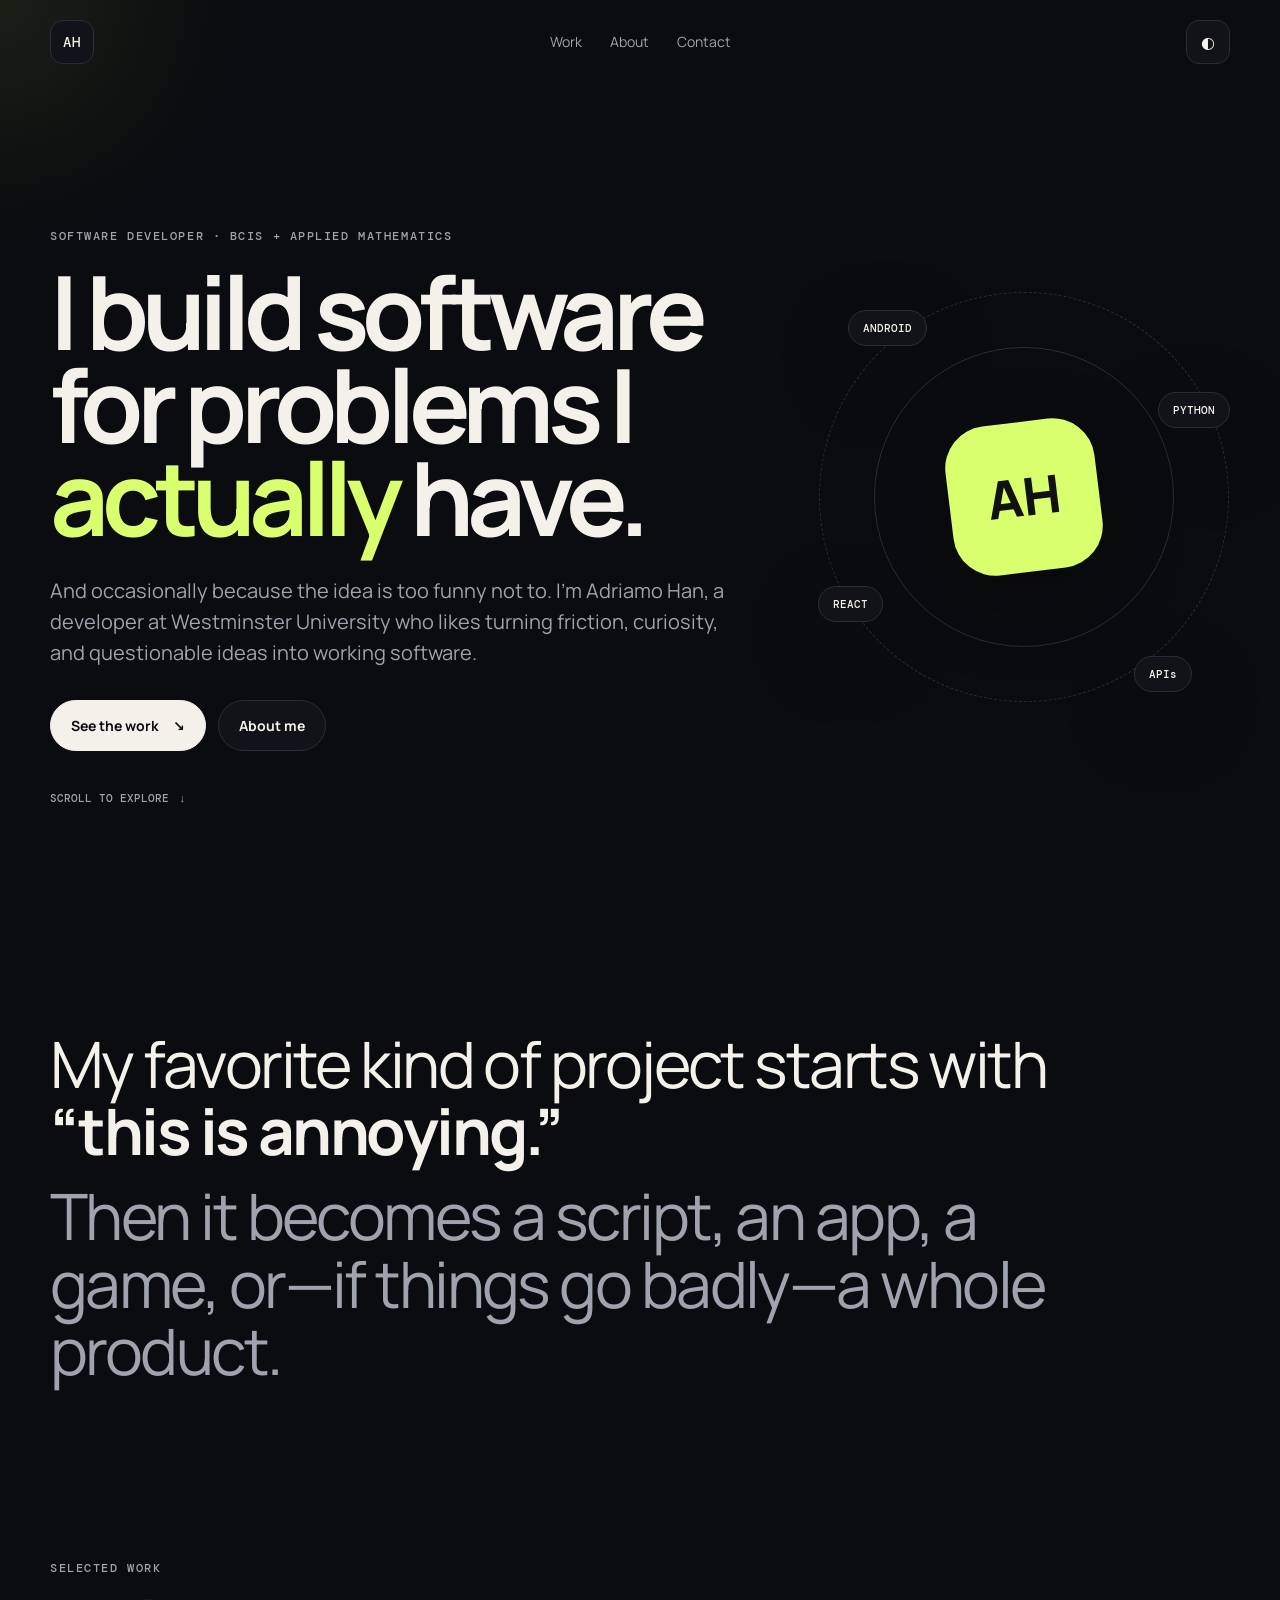
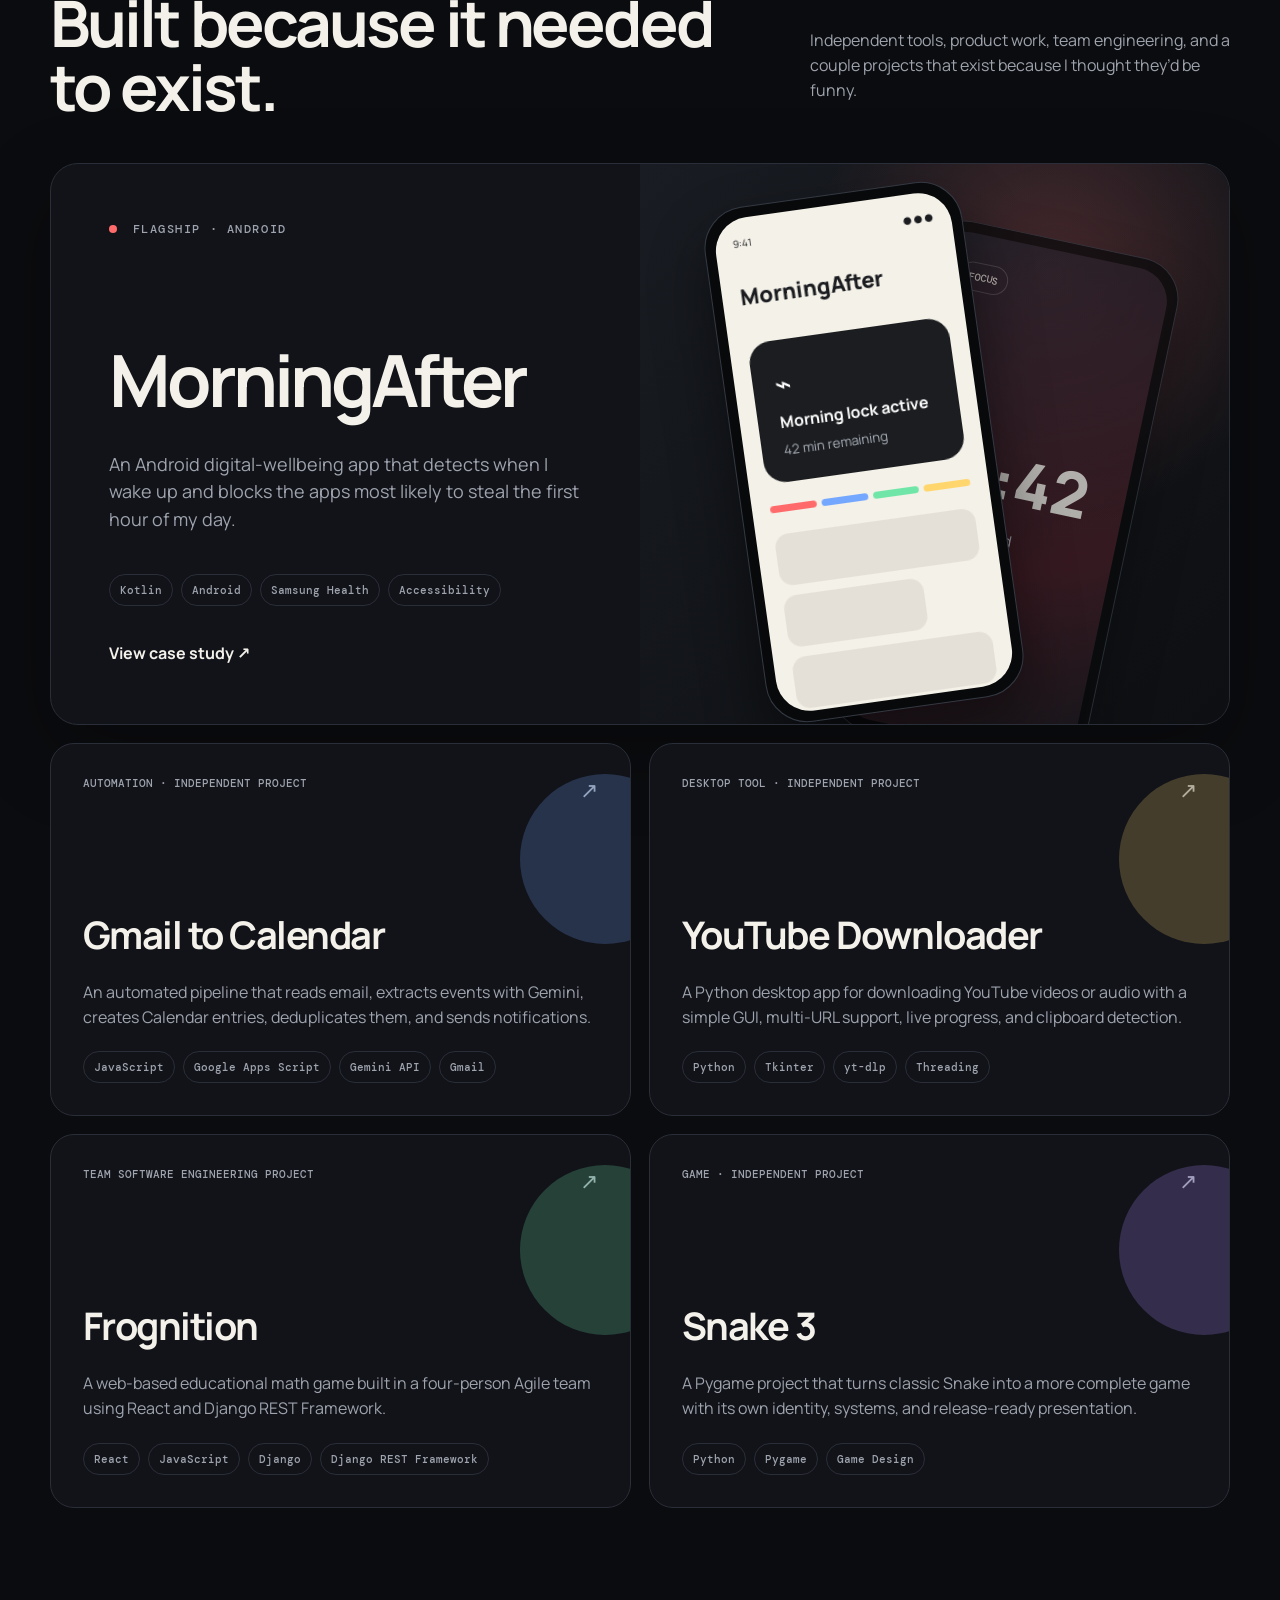
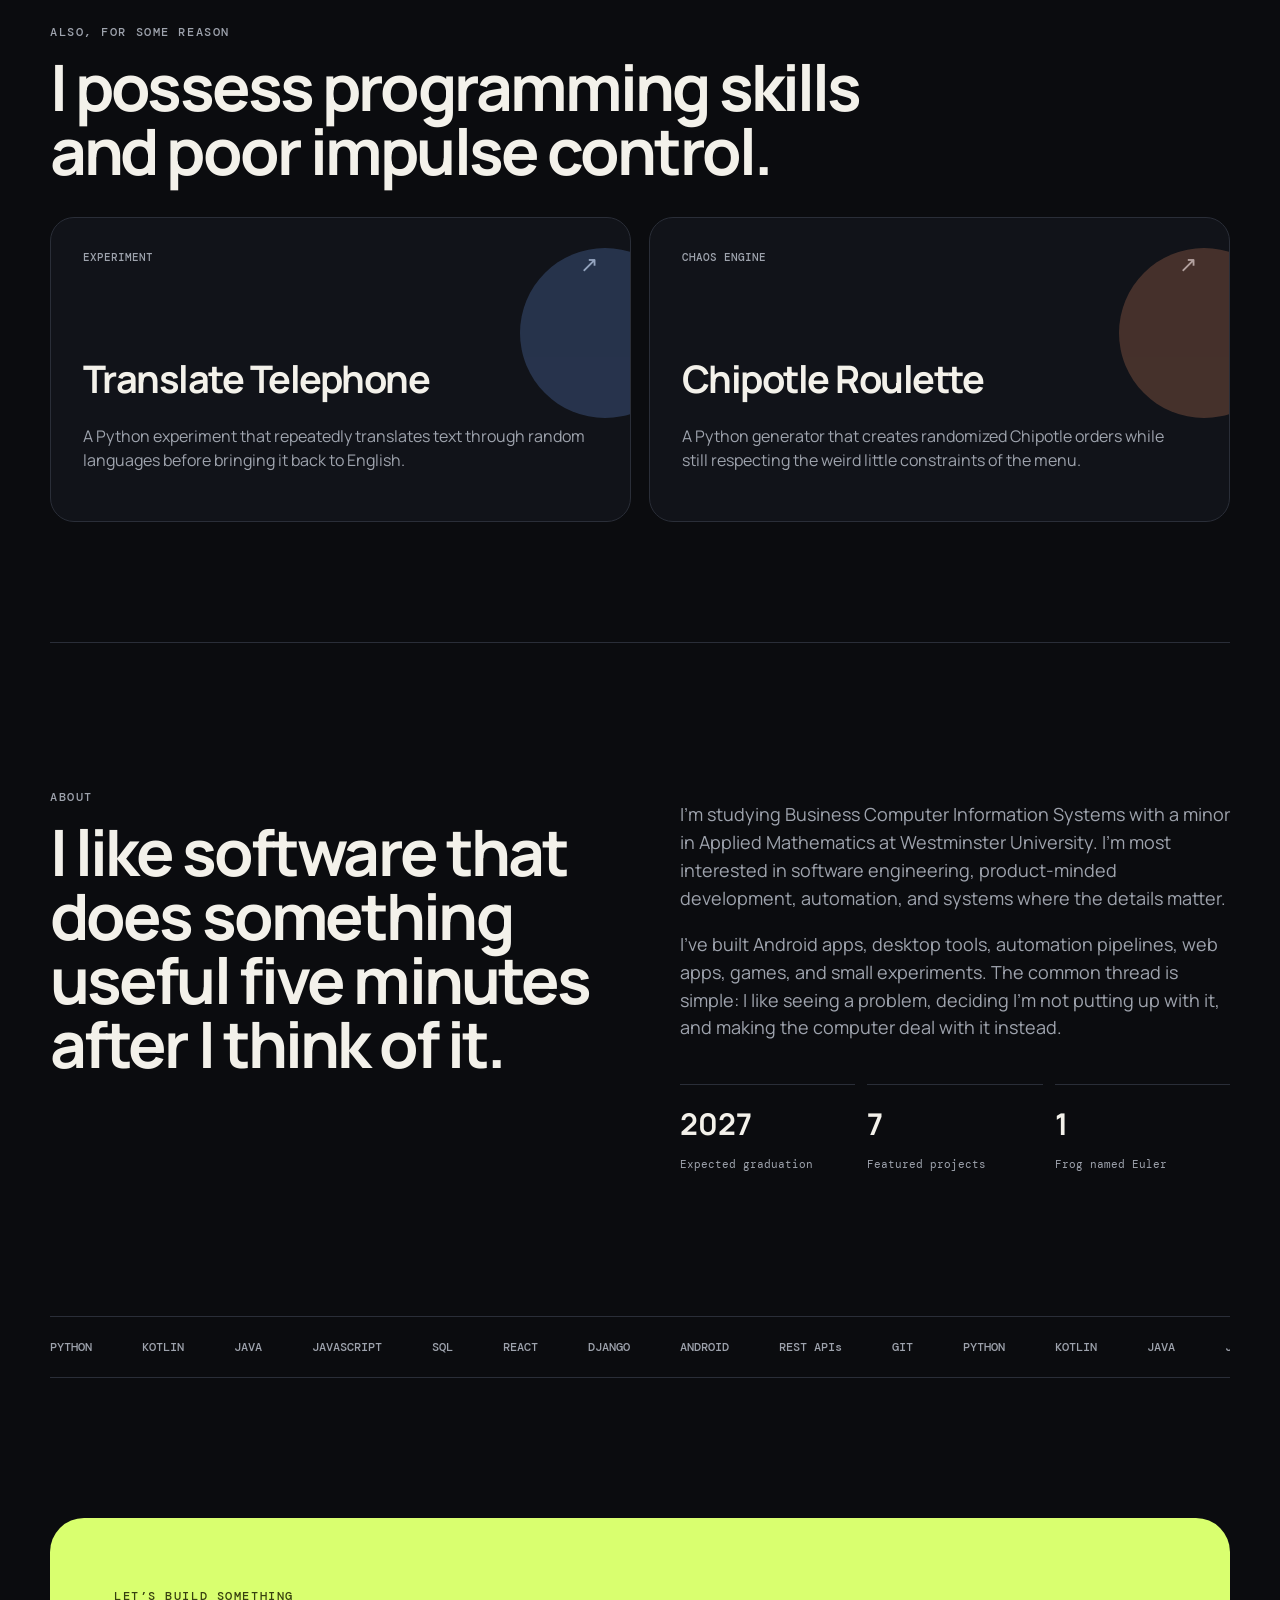
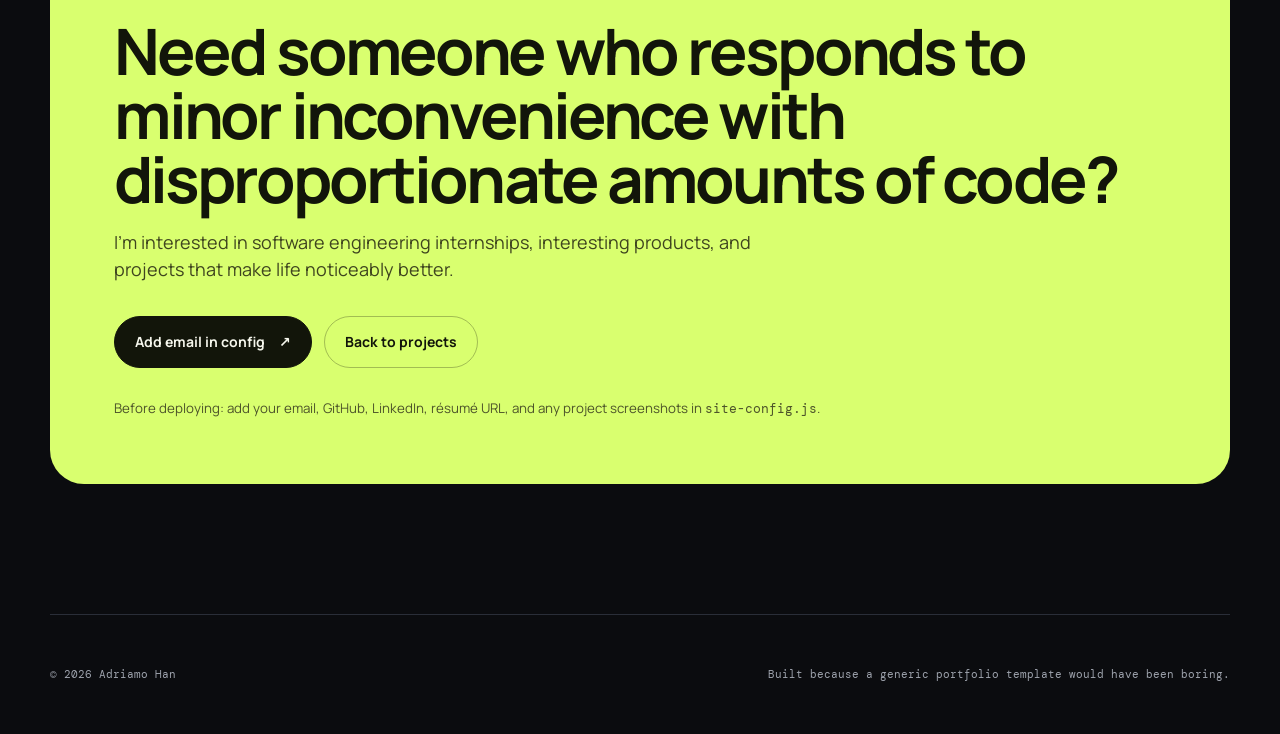
==== index.html @ e6d6f198 "Add files via upload" ====
<!doctype html>
<html lang="en">
<head>
  <meta charset="utf-8" />
  <meta name="viewport" content="width=device-width,initial-scale=1" />
  <meta name="description" content="Adriamo Han — software developer portfolio." />
  <title>Adriamo Han — Software Developer</title>
  <link rel="preconnect" href="https://fonts.googleapis.com">
  <link rel="preconnect" href="https://fonts.gstatic.com" crossorigin>
  <link href="https://fonts.googleapis.com/css2?family=DM+Mono:wght@300;400;500&family=Manrope:wght@400;500;600;700;800&display=swap" rel="stylesheet">
  <link rel="stylesheet" href="styles.css" />
</head>
<body>
  <div class="cursor-glow" aria-hidden="true"></div>
  <header class="site-header shell">
    <a class="brand" href="#top" aria-label="Adriamo Han home"><span>AH</span></a>
    <nav aria-label="Primary navigation">
      <a href="#work">Work</a>
      <a href="#about">About</a>
      <a href="#contact">Contact</a>
    </nav>
    <button class="theme-toggle" type="button" aria-label="Toggle theme" title="Toggle theme"><span>◐</span></button>
  </header>

  <main id="top">
    <section class="hero shell">
      <div class="eyebrow reveal">SOFTWARE DEVELOPER · BCIS + APPLIED MATHEMATICS</div>
      <div class="hero-grid">
        <div>
          <h1 class="reveal">I build software for problems I <em>actually</em> have.</h1>
          <p class="hero-copy reveal">And occasionally because the idea is too funny not to. I’m Adriamo Han, a developer at Westminster University who likes turning friction, curiosity, and questionable ideas into working software.</p>
          <div class="hero-actions reveal">
            <a class="button primary" href="#work">See the work <span>↘</span></a>
            <a class="button ghost" href="#about">About me</a>
          </div>
        </div>
        <div class="hero-orbit reveal" aria-hidden="true">
          <div class="orbit-ring ring-one"></div>
          <div class="orbit-ring ring-two"></div>
          <div class="orbit-core">AH</div>
          <div class="orbit-chip chip-a">ANDROID</div>
          <div class="orbit-chip chip-b">PYTHON</div>
          <div class="orbit-chip chip-c">REACT</div>
          <div class="orbit-chip chip-d">APIs</div>
        </div>
      </div>
      <div class="scroll-cue reveal">SCROLL TO EXPLORE <span>↓</span></div>
    </section>

    <section class="manifesto shell reveal">
      <p>My favorite kind of project starts with <strong>“this is annoying.”</strong></p>
      <p class="dim">Then it becomes a script, an app, a game, or—if things go badly—a whole product.</p>
    </section>

    <section class="work shell" id="work">
      <div class="section-heading reveal">
        <div>
          <span class="kicker">SELECTED WORK</span>
          <h2>Built because it needed to exist.</h2>
        </div>
        <p>Independent tools, product work, team engineering, and a couple projects that exist because I thought they’d be funny.</p>
      </div>

      <article class="featured-card reveal">
        <a href="project.html?id=morningafter" class="featured-link" aria-label="View MorningAfter case study">
          <div class="featured-copy">
            <div class="project-meta"><span class="dot red"></span> FLAGSHIP · ANDROID</div>
            <h3>MorningAfter</h3>
            <p class="project-deck">An Android digital-wellbeing app that detects when I wake up and blocks the apps most likely to steal the first hour of my day.</p>
            <div class="tag-row"><span>Kotlin</span><span>Android</span><span>Samsung Health</span><span>Accessibility</span></div>
            <div class="text-link">View case study <span>↗</span></div>
          </div>
          <div class="phone-stage" aria-hidden="true">
            <div class="phone phone-back">
              <div class="phone-screen gradient-screen">
                <div class="mini-pill">FOCUS</div>
                <div class="mini-clock">07:42</div>
                <div class="mini-label">4 apps blocked</div>
              </div>
            </div>
            <div class="phone phone-front">
              <div class="phone-screen app-screen">
                <div class="statusbar"><span>9:41</span><span>● ● ●</span></div>
                <div class="app-title">MorningAfter</div>
                <div class="lock-panel"><span class="lock-icon">⌁</span><strong>Morning lock active</strong><small>42 min remaining</small></div>
                <div class="color-bars"><i></i><i></i><i></i><i></i></div>
                <div class="fake-row"></div><div class="fake-row short"></div><div class="fake-row"></div>
              </div>
            </div>
          </div>
        </a>
      </article>

      <div class="project-grid" id="project-grid"></div>

      <div class="fun-heading reveal">
        <span class="kicker">ALSO, FOR SOME REASON</span>
        <h2>I possess programming skills and poor impulse control.</h2>
      </div>
      <div class="fun-grid" id="fun-grid"></div>
    </section>

    <section class="about shell" id="about">
      <div class="about-grid">
        <div class="reveal">
          <span class="kicker">ABOUT</span>
          <h2>I like software that does something useful five minutes after I think of it.</h2>
        </div>
        <div class="about-copy reveal">
          <p>I’m studying Business Computer Information Systems with a minor in Applied Mathematics at Westminster University. I’m most interested in software engineering, product-minded development, automation, and systems where the details matter.</p>
          <p>I’ve built Android apps, desktop tools, automation pipelines, web apps, games, and small experiments. The common thread is simple: I like seeing a problem, deciding I’m not putting up with it, and making the computer deal with it instead.</p>
          <div class="stat-row">
            <div><strong>2027</strong><span>Expected graduation</span></div>
            <div><strong>7</strong><span>Featured projects</span></div>
            <div><strong>1</strong><span>Frog named Euler</span></div>
          </div>
        </div>
      </div>
    </section>

    <section class="skills shell reveal">
      <div class="marquee" aria-hidden="true">
        <div class="marquee-track">
          <span>PYTHON</span><span>KOTLIN</span><span>JAVA</span><span>JAVASCRIPT</span><span>SQL</span><span>REACT</span><span>DJANGO</span><span>ANDROID</span><span>REST APIs</span><span>GIT</span>
          <span>PYTHON</span><span>KOTLIN</span><span>JAVA</span><span>JAVASCRIPT</span><span>SQL</span><span>REACT</span><span>DJANGO</span><span>ANDROID</span><span>REST APIs</span><span>GIT</span>
        </div>
      </div>
    </section>

    <section class="contact shell" id="contact">
      <div class="contact-card reveal">
        <span class="kicker">LET’S BUILD SOMETHING</span>
        <h2>Need someone who responds to minor inconvenience with disproportionate amounts of code?</h2>
        <p>I’m interested in software engineering internships, interesting products, and projects that make life noticeably better.</p>
        <div class="contact-actions">
          <button class="button primary copy-email" type="button" data-email="">Add email in config <span>↗</span></button>
          <a class="button ghost" href="#work">Back to projects</a>
        </div>
        <small class="setup-note">Before deploying: add your email, GitHub, LinkedIn, résumé URL, and any project screenshots in <code>site-config.js</code>.</small>
      </div>
    </section>
  </main>

  <footer class="shell">
    <span>© <span id="year"></span> Adriamo Han</span>
    <span>Built because a generic portfolio template would have been boring.</span>
  </footer>

  <script src="projects.js"></script>
  <script src="site-config.js"></script>
  <script src="script.js"></script>
</body>
</html>
---- styles.css ----
:root {
  --bg:#0b0c0f;
  --surface:#111319;
  --surface-2:#171a21;
  --text:#f3f1ea;
  --muted:#9ea3ad;
  --line:#2a2e38;
  --accent:#d9ff6f;
  --red:#ff6b6b;
  --blue:#74a7ff;
  --yellow:#ffd66e;
  --green:#6fe6a7;
  --purple:#b38cff;
  --orange:#ff9b6e;
  --shadow:0 28px 80px rgba(0,0,0,.28);
  --radius:28px;
}
[data-theme="light"] {
  --bg:#f3f0e8;
  --surface:#fffdf7;
  --surface-2:#e9e5dc;
  --text:#14161b;
  --muted:#646a73;
  --line:#d8d4cb;
  --accent:#566d00;
  --shadow:0 28px 80px rgba(36,32,24,.10);
}
*{box-sizing:border-box}
html{scroll-behavior:smooth}
body{margin:0;background:var(--bg);color:var(--text);font-family:Manrope,system-ui,sans-serif;line-height:1.55;overflow-x:hidden}
a{color:inherit;text-decoration:none}
button{font:inherit}
.shell{width:min(1180px,calc(100% - 40px));margin-inline:auto}
.cursor-glow{position:fixed;width:520px;height:520px;border-radius:50%;pointer-events:none;z-index:-1;background:radial-gradient(circle,rgba(217,255,111,.08),transparent 65%);transform:translate(-50%,-50%)}
.site-header{height:84px;display:flex;align-items:center;justify-content:space-between;position:relative;z-index:10}
.brand{width:44px;height:44px;border-radius:13px;border:1px solid var(--line);display:grid;place-items:center;background:var(--surface);font:500 14px/1 DM Mono,monospace;letter-spacing:.06em}
nav{display:flex;gap:28px;align-items:center;font-size:14px;color:var(--muted)}
nav a:hover{color:var(--text)}
.theme-toggle{width:44px;height:44px;border-radius:13px;border:1px solid var(--line);background:var(--surface);color:var(--text);cursor:pointer}
.hero{min-height:calc(100vh - 84px);padding:90px 0 40px;display:flex;flex-direction:column;justify-content:center}
.eyebrow,.kicker,.project-meta{font:500 12px/1.2 DM Mono,monospace;letter-spacing:.13em;color:var(--muted)}
.hero-grid{display:grid;grid-template-columns:1.25fr .75fr;gap:80px;align-items:center}
h1{font-size:clamp(58px,8vw,116px);line-height:.91;letter-spacing:-.065em;margin:22px 0 30px;max-width:900px}
h1 em{font-style:normal;color:var(--accent)}
.hero-copy{font-size:20px;max-width:720px;color:var(--muted)}
.hero-actions,.contact-actions{display:flex;gap:12px;flex-wrap:wrap;margin-top:32px}
.button{display:inline-flex;align-items:center;gap:14px;border-radius:999px;padding:14px 20px;font-weight:700;font-size:14px;border:1px solid var(--line);cursor:pointer}
.button.primary{background:var(--text);color:var(--bg);border-color:var(--text)}
.button.ghost{background:var(--surface);color:var(--text)}
.button:hover{transform:translateY(-2px)}
.hero-orbit{height:430px;position:relative;display:grid;place-items:center}
.orbit-ring{position:absolute;border:1px solid var(--line);border-radius:50%}.ring-one{width:300px;height:300px}.ring-two{width:410px;height:410px;border-style:dashed;animation:spin 24s linear infinite}
.orbit-core{width:150px;height:150px;border-radius:42px;background:var(--accent);color:#111;display:grid;place-items:center;font-size:52px;font-weight:800;box-shadow:var(--shadow);transform:rotate(-7deg)}
.orbit-chip{position:absolute;background:var(--surface);border:1px solid var(--line);border-radius:999px;padding:10px 14px;font:500 11px DM Mono,monospace;box-shadow:var(--shadow)}
.chip-a{top:28px;left:30px}.chip-b{right:0;top:110px}.chip-c{left:0;bottom:90px}.chip-d{right:38px;bottom:20px}
.scroll-cue{margin-top:40px;font:500 11px DM Mono,monospace;color:var(--muted);display:flex;gap:10px;align-items:center}
.manifesto{padding:130px 0;font-size:clamp(34px,5vw,70px);line-height:1.05;letter-spacing:-.04em}
.manifesto p{margin:0;max-width:1000px}.manifesto .dim{color:var(--muted);margin-top:18px}
.work{padding:40px 0 120px}.section-heading{display:flex;justify-content:space-between;gap:50px;align-items:end;margin-bottom:44px}.section-heading h2,.fun-heading h2,.about h2,.contact-card h2{font-size:clamp(38px,5vw,72px);line-height:1;letter-spacing:-.045em;margin:12px 0 0}.section-heading p{max-width:420px;color:var(--muted)}
.featured-card{background:var(--surface);border:1px solid var(--line);border-radius:var(--radius);overflow:hidden;box-shadow:var(--shadow)}
.featured-link{display:grid;grid-template-columns:1fr 1fr;min-height:560px}.featured-copy{padding:58px;display:flex;flex-direction:column;align-items:flex-start}.featured-copy h3{font-size:72px;letter-spacing:-.055em;line-height:.95;margin:110px 0 18px}.project-deck{font-size:18px;max-width:560px;color:var(--muted)}
.tag-row{display:flex;flex-wrap:wrap;gap:8px;margin-top:22px}.tag-row span{font:500 11px DM Mono,monospace;border:1px solid var(--line);padding:8px 10px;border-radius:999px;color:var(--muted)}
.text-link{margin-top:auto;padding-top:35px;font-weight:700}.dot{display:inline-block;width:8px;height:8px;border-radius:50%;margin-right:7px}.red{background:var(--red)}.blue{background:var(--blue)}.yellow{background:var(--yellow)}.green{background:var(--green)}.purple{background:var(--purple)}.orange{background:var(--orange)}
.phone-stage{position:relative;min-height:560px;background:radial-gradient(circle at 70% 20%,rgba(255,107,107,.22),transparent 40%),linear-gradient(135deg,#191c22,#0d0f12);overflow:hidden}.phone{position:absolute;width:260px;height:520px;padding:10px;border-radius:42px;background:#08090a;border:1px solid #343943;box-shadow:0 30px 60px rgba(0,0,0,.45)}.phone-screen{height:100%;border-radius:34px;overflow:hidden}.phone-back{right:16%;top:70px;transform:rotate(12deg);opacity:.7}.phone-front{left:16%;top:28px;transform:rotate(-8deg)}
.gradient-screen{background:linear-gradient(155deg,#1c202a,#471d26 65%,#191b20);padding:28px}.mini-pill{display:inline-block;border:1px solid rgba(255,255,255,.2);padding:7px 9px;border-radius:999px;font:500 10px DM Mono}.mini-clock{font-size:62px;font-weight:800;margin-top:130px}.mini-label{color:#c7ccd6}.app-screen{background:#f4f1e8;color:#1a1c20;padding:18px}.statusbar{display:flex;justify-content:space-between;font-size:10px}.app-title{font-size:22px;font-weight:800;margin-top:28px}.lock-panel{margin-top:30px;background:#1b1d20;color:white;border-radius:22px;padding:22px;display:grid;gap:5px}.lock-panel small{color:#aab0ba}.lock-icon{font-size:28px}.color-bars{display:grid;grid-template-columns:repeat(4,1fr);gap:5px;margin:22px 0}.color-bars i{height:7px;border-radius:99px}.color-bars i:nth-child(1){background:var(--red)}.color-bars i:nth-child(2){background:var(--blue)}.color-bars i:nth-child(3){background:var(--green)}.color-bars i:nth-child(4){background:var(--yellow)}.fake-row{height:52px;background:#e5e0d7;border-radius:14px;margin:10px 0}.fake-row.short{width:70%}
.project-grid{display:grid;grid-template-columns:repeat(2,1fr);gap:18px;margin-top:18px}.project-card,.fun-card{position:relative;background:var(--surface);border:1px solid var(--line);border-radius:24px;padding:32px;min-height:360px;overflow:hidden;transition:.25s ease}.project-card:hover,.fun-card:hover{transform:translateY(-4px);border-color:#535964}.project-card h3,.fun-card h3{font-size:38px;letter-spacing:-.04em;margin:100px 0 12px}.project-card p,.fun-card p{color:var(--muted);max-width:510px}.card-top{display:flex;justify-content:space-between;font:500 11px DM Mono,monospace;color:var(--muted)}.card-arrow{font-size:22px}.card-accent{position:absolute;right:-60px;top:30px;width:170px;height:170px;border-radius:50%;filter:blur(0);opacity:.22}.tone-blue{background:var(--blue)}.tone-yellow{background:var(--yellow)}.tone-green{background:var(--green)}.tone-purple{background:var(--purple)}.tone-orange{background:var(--orange)}.tone-red{background:var(--red)}
.fun-heading{margin:110px 0 34px;max-width:880px}.fun-grid{display:grid;grid-template-columns:repeat(2,1fr);gap:18px}.fun-card{min-height:300px}.fun-card h3{margin-top:70px}
.about{padding:140px 0;border-top:1px solid var(--line)}.about-grid{display:grid;grid-template-columns:1fr 1fr;gap:80px}.about-copy{font-size:18px;color:var(--muted)}.stat-row{display:grid;grid-template-columns:repeat(3,1fr);gap:12px;margin-top:42px}.stat-row div{border-top:1px solid var(--line);padding-top:16px}.stat-row strong{display:block;color:var(--text);font-size:30px}.stat-row span{font:400 11px DM Mono;color:var(--muted)}
.skills{overflow:hidden;padding-bottom:100px}.marquee{border-block:1px solid var(--line);padding:22px 0;overflow:hidden}.marquee-track{display:flex;gap:50px;white-space:nowrap;animation:marquee 28s linear infinite;font:500 12px DM Mono;color:var(--muted)}
.contact{padding:40px 0 130px}.contact-card{background:var(--accent);color:#12150a;border-radius:34px;padding:64px}.contact-card .kicker{color:#37410f}.contact-card p{font-size:18px;max-width:680px;color:#3f451f}.contact-card .button.primary{background:#12150a;color:#f5f6ec;border-color:#12150a}.contact-card .button.ghost{background:transparent;color:#12150a;border-color:rgba(18,21,10,.28)}.setup-note{display:block;margin-top:30px;color:#4d542a}.setup-note code{font-family:DM Mono}
footer{border-top:1px solid var(--line);min-height:120px;display:flex;align-items:center;justify-content:space-between;color:var(--muted);font:400 11px DM Mono}
.reveal{opacity:0;transform:translateY(18px);transition:opacity .7s ease,transform .7s ease}.reveal.visible{opacity:1;transform:none}
.project-page{padding:80px 0 120px}.backlink{font:500 12px DM Mono;color:var(--muted)}.case-hero{padding:70px 0 80px;border-bottom:1px solid var(--line)}.case-hero h1{max-width:1020px;margin-bottom:22px}.case-lede{font-size:22px;color:var(--muted);max-width:780px}.case-tags{margin-top:30px}.case-grid{display:grid;grid-template-columns:.42fr 1fr;gap:90px;padding:80px 0;border-bottom:1px solid var(--line)}.case-label{font:500 12px DM Mono;color:var(--muted);letter-spacing:.12em}.case-content h2{font-size:48px;letter-spacing:-.04em;line-height:1.05;margin:0 0 24px}.case-content p{font-size:19px;color:var(--muted)}.case-list{display:grid;grid-template-columns:repeat(2,1fr);gap:12px;margin-top:28px}.case-list div{padding:18px;border:1px solid var(--line);border-radius:16px;background:var(--surface)}.case-stats{display:grid;grid-template-columns:repeat(2,1fr);gap:16px;margin-top:32px}.case-stat{background:var(--surface);border:1px solid var(--line);border-radius:20px;padding:24px}.case-stat strong{display:block;font-size:28px}.case-stat span{color:var(--muted);font:400 11px DM Mono}.next-project{margin-top:80px;background:var(--surface);border:1px solid var(--line);border-radius:24px;padding:34px;display:flex;justify-content:space-between;align-items:center}.next-project strong{font-size:30px}
@keyframes spin{to{transform:rotate(360deg)}}@keyframes marquee{to{transform:translateX(-50%)}}
@media (max-width:900px){.hero-grid,.featured-link,.about-grid,.case-grid{grid-template-columns:1fr}.hero-orbit{height:340px}.featured-copy h3{margin-top:70px}.phone-stage{min-height:520px}.project-grid,.fun-grid{grid-template-columns:1fr}.section-heading{align-items:flex-start;flex-direction:column}.case-list{grid-template-columns:1fr}.case-grid{gap:30px}}
@media (max-width:620px){.shell{width:min(100% - 24px,1180px)}nav{display:none}.hero{padding-top:40px}h1{font-size:56px}.hero-copy{font-size:17px}.hero-orbit{transform:scale(.78);margin:-30px}.manifesto{padding:90px 0}.featured-copy{padding:30px}.featured-copy h3{font-size:48px}.project-card,.fun-card{padding:24px}.project-card h3,.fun-card h3{font-size:34px}.contact-card{padding:34px 24px}.stat-row{grid-template-columns:1fr}.case-hero{padding-top:30px}.case-content h2{font-size:38px}.case-stats{grid-template-columns:1fr}footer{gap:20px;align-items:flex-start;flex-direction:column;justify-content:center}}
@media (prefers-reduced-motion:reduce){html{scroll-behavior:auto}.reveal{opacity:1;transform:none;transition:none}.ring-two,.marquee-track{animation:none}.cursor-glow{display:none}}
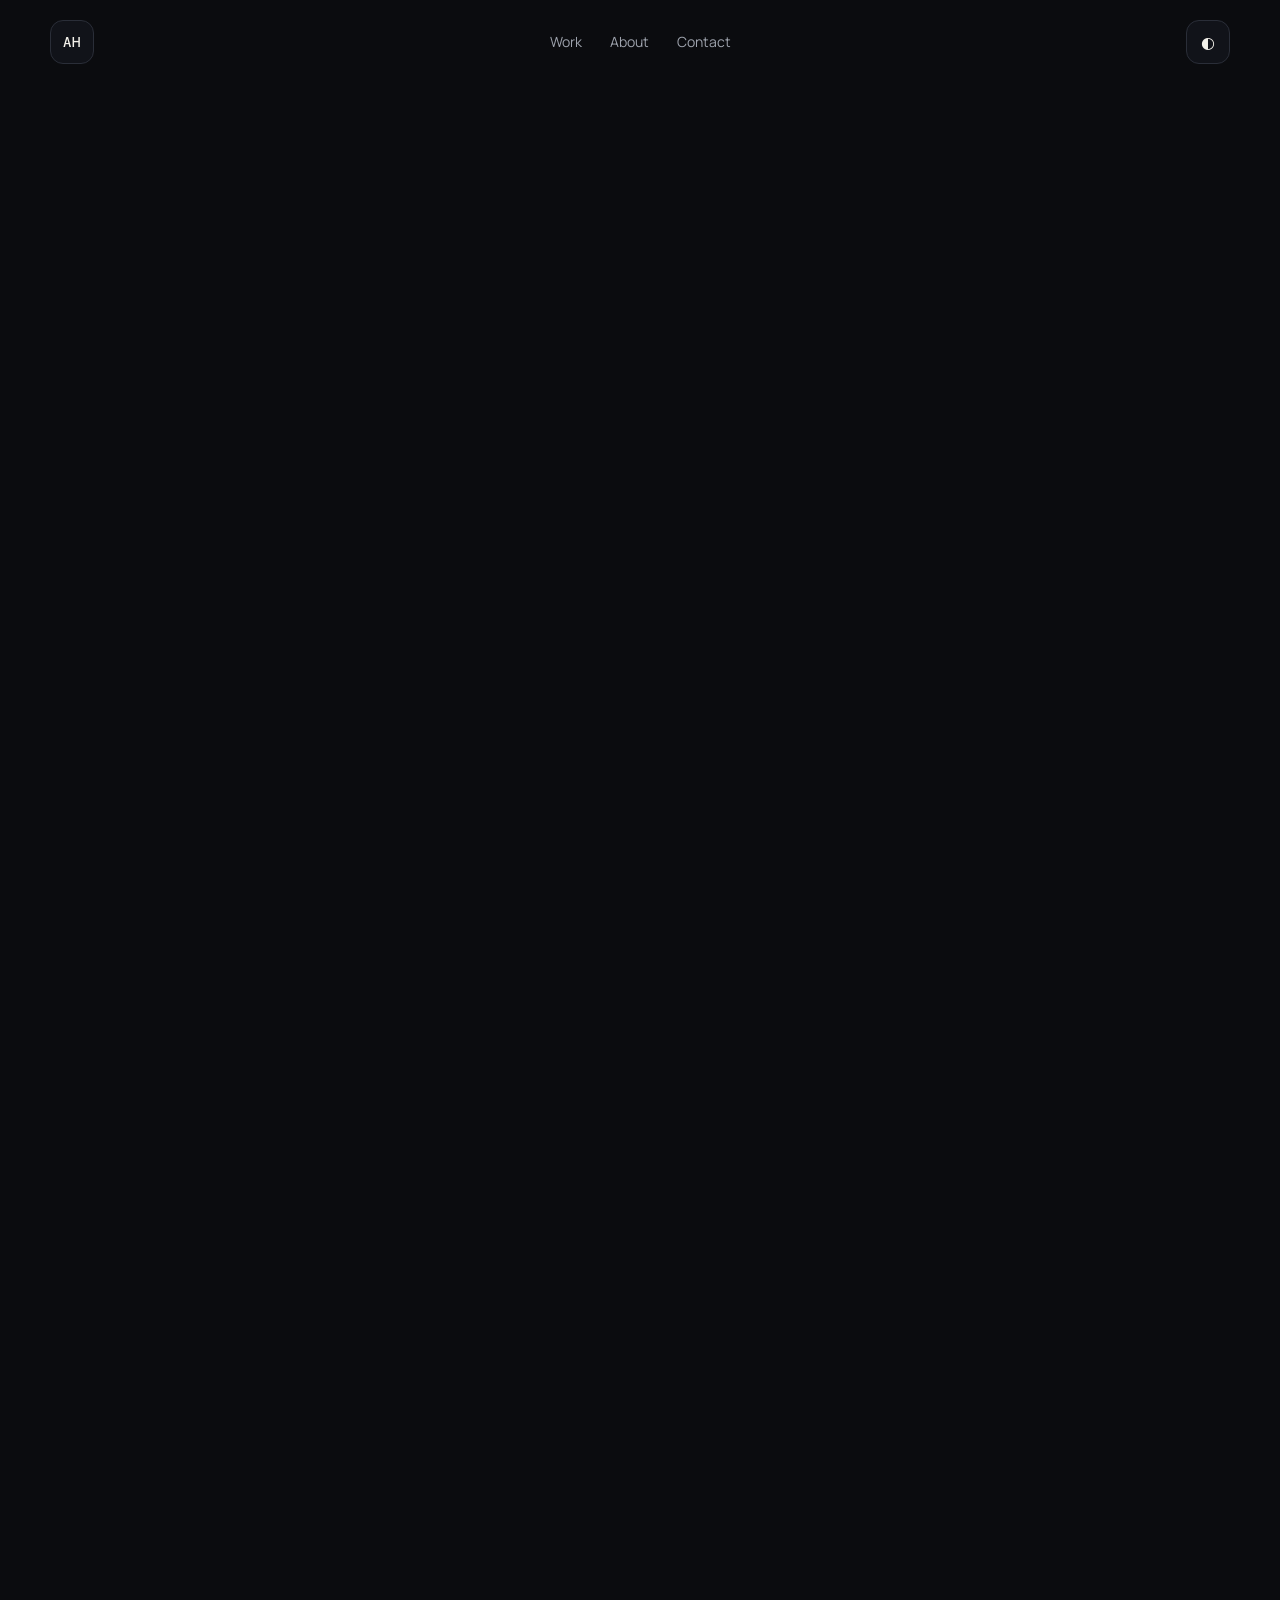
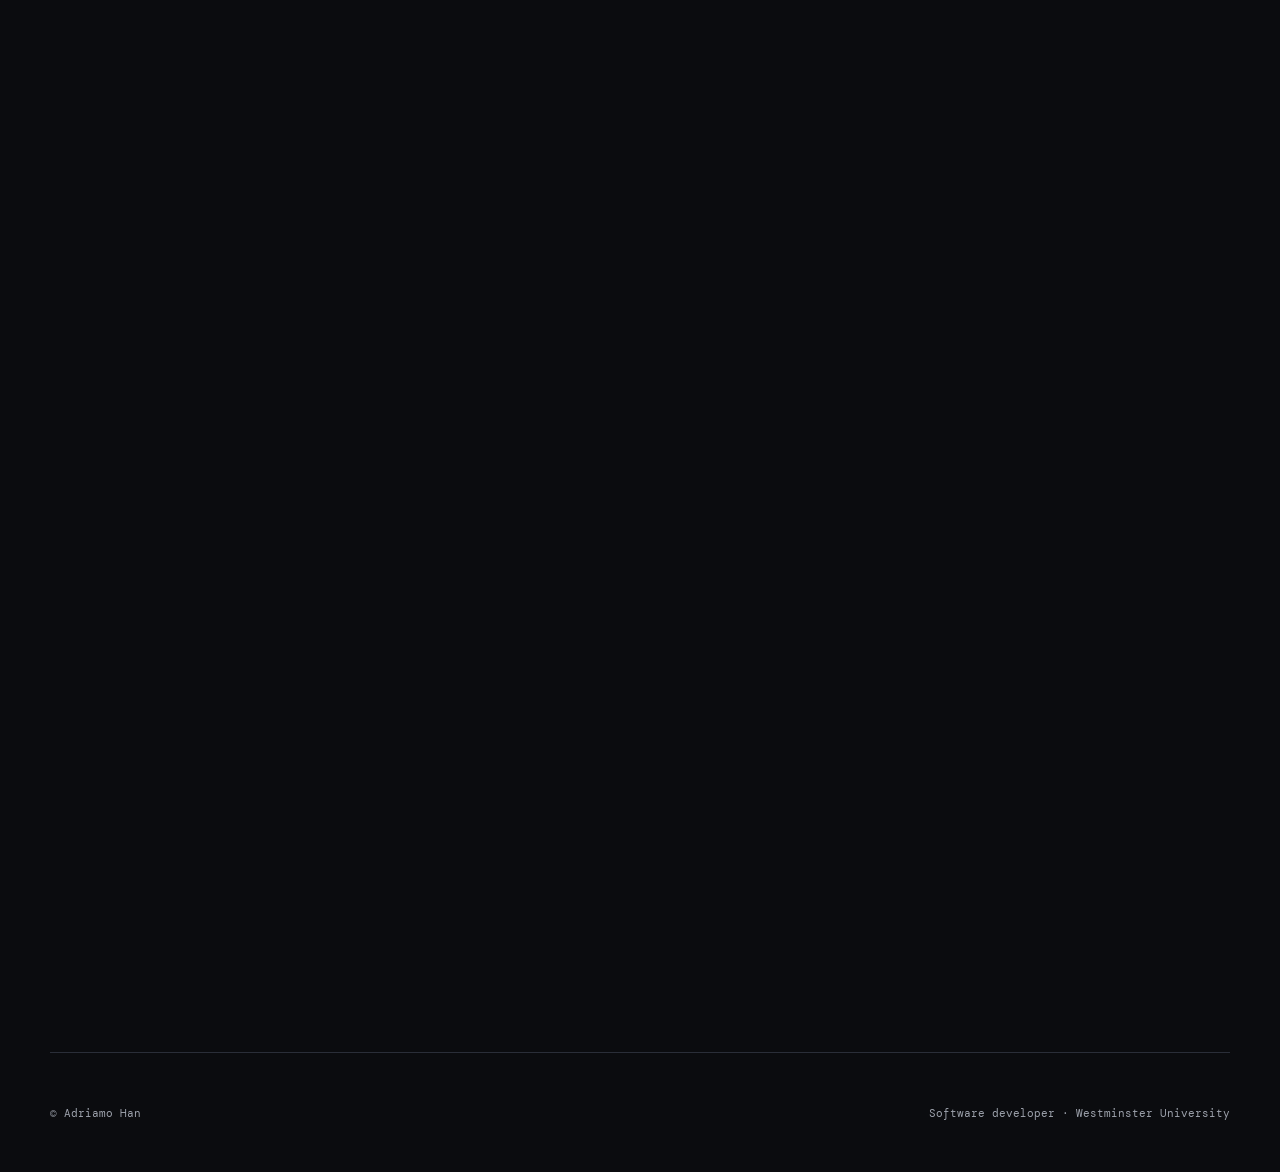
==== commit f4e43d74: "Add files via upload" ====
--- a/index.html
+++ b/index.html
@@ -27,8 +27,8 @@
       <div class="eyebrow reveal">SOFTWARE DEVELOPER · BCIS + APPLIED MATHEMATICS</div>
       <div class="hero-grid">
         <div>
-          <h1 class="reveal">I build software for problems I <em>actually</em> have.</h1>
-          <p class="hero-copy reveal">And occasionally because the idea is too funny not to. I’m Adriamo Han, a developer at Westminster University who likes turning friction, curiosity, and questionable ideas into working software.</p>
+          <h1 class="reveal">I build practical software for real problems.</h1>
+          <p class="hero-copy reveal">I’m Adriamo Han, a software developer at Westminster University focused on building reliable applications, automation systems, and product-oriented software.</p>
           <div class="hero-actions reveal">
             <a class="button primary" href="#work">See the work <span>↘</span></a>
             <a class="button ghost" href="#about">About me</a>
@@ -48,17 +48,17 @@
     </section>
 
     <section class="manifesto shell reveal">
-      <p>My favorite kind of project starts with <strong>“this is annoying.”</strong></p>
-      <p class="dim">Then it becomes a script, an app, a game, or—if things go badly—a whole product.</p>
+      <p>I build software around <strong>clear problems and useful outcomes.</strong></p>
+      <p class="dim">My work spans Android development, automation, full-stack applications, desktop tools, and games.</p>
     </section>
 
     <section class="work shell" id="work">
       <div class="section-heading reveal">
         <div>
           <span class="kicker">SELECTED WORK</span>
-          <h2>Built because it needed to exist.</h2>
+          <h2>Selected engineering work.</h2>
         </div>
-        <p>Independent tools, product work, team engineering, and a couple projects that exist because I thought they’d be funny.</p>
+        <p>Independent products, automation systems, full-stack team projects, and software built to solve concrete problems.</p>
       </div>
 
       <article class="featured-card reveal">
@@ -94,8 +94,8 @@
       <div class="project-grid" id="project-grid"></div>
 
       <div class="fun-heading reveal">
-        <span class="kicker">ALSO, FOR SOME REASON</span>
-        <h2>I possess programming skills and poor impulse control.</h2>
+        <span class="kicker">EXPERIMENTS & SIDE PROJECTS</span>
+        <h2>Exploratory projects and smaller builds.</h2>
       </div>
       <div class="fun-grid" id="fun-grid"></div>
     </section>
@@ -104,15 +104,15 @@
       <div class="about-grid">
         <div class="reveal">
           <span class="kicker">ABOUT</span>
-          <h2>I like software that does something useful five minutes after I think of it.</h2>
+          <h2>I care about useful software, thoughtful systems, and strong execution.</h2>
         </div>
         <div class="about-copy reveal">
           <p>I’m studying Business Computer Information Systems with a minor in Applied Mathematics at Westminster University. I’m most interested in software engineering, product-minded development, automation, and systems where the details matter.</p>
-          <p>I’ve built Android apps, desktop tools, automation pipelines, web apps, games, and small experiments. The common thread is simple: I like seeing a problem, deciding I’m not putting up with it, and making the computer deal with it instead.</p>
+          <p>I’ve built Android apps, desktop tools, automation pipelines, web applications, and games. Across those projects, I focus on translating ambiguous problems into maintainable systems and polished user experiences.</p>
           <div class="stat-row">
             <div><strong>2027</strong><span>Expected graduation</span></div>
             <div><strong>7</strong><span>Featured projects</span></div>
-            <div><strong>1</strong><span>Frog named Euler</span></div>
+            <div><strong>7</strong><span>Software projects</span></div>
           </div>
         </div>
       </div>
@@ -129,9 +129,9 @@
 
     <section class="contact shell" id="contact">
       <div class="contact-card reveal">
-        <span class="kicker">LET’S BUILD SOMETHING</span>
-        <h2>Need someone who responds to minor inconvenience with disproportionate amounts of code?</h2>
-        <p>I’m interested in software engineering internships, interesting products, and projects that make life noticeably better.</p>
+        <span class="kicker">CONTACT</span>
+        <h2>Interested in working together?</h2>
+        <p>I’m seeking software engineering opportunities where I can contribute to useful products, learn from strong teams, and take ownership of meaningful technical work.</p>
         <div class="contact-actions">
           <button class="button primary copy-email" type="button" data-email="">Add email in config <span>↗</span></button>
           <a class="button ghost" href="#work">Back to projects</a>
@@ -143,7 +143,7 @@
 
   <footer class="shell">
     <span>© <span id="year"></span> Adriamo Han</span>
-    <span>Built because a generic portfolio template would have been boring.</span>
+    <span>Software developer · Westminster University</span>
   </footer>
 
   <script src="projects.js"></script>
--- a/styles.css
+++ b/styles.css
@@ -75,3 +75,10 @@
 @media (max-width:900px){.hero-grid,.featured-link,.about-grid,.case-grid{grid-template-columns:1fr}.hero-orbit{height:340px}.featured-copy h3{margin-top:70px}.phone-stage{min-height:520px}.project-grid,.fun-grid{grid-template-columns:1fr}.section-heading{align-items:flex-start;flex-direction:column}.case-list{grid-template-columns:1fr}.case-grid{gap:30px}}
 @media (max-width:620px){.shell{width:min(100% - 24px,1180px)}nav{display:none}.hero{padding-top:40px}h1{font-size:56px}.hero-copy{font-size:17px}.hero-orbit{transform:scale(.78);margin:-30px}.manifesto{padding:90px 0}.featured-copy{padding:30px}.featured-copy h3{font-size:48px}.project-card,.fun-card{padding:24px}.project-card h3,.fun-card h3{font-size:34px}.contact-card{padding:34px 24px}.stat-row{grid-template-columns:1fr}.case-hero{padding-top:30px}.case-content h2{font-size:38px}.case-stats{grid-template-columns:1fr}footer{gap:20px;align-items:flex-start;flex-direction:column;justify-content:center}}
 @media (prefers-reduced-motion:reduce){html{scroll-behavior:auto}.reveal{opacity:1;transform:none;transition:none}.ring-two,.marquee-track{animation:none}.cursor-glow{display:none}}
+
+/* Professional portfolio refinements */
+:root{--accent:#9fb7ff;--radius:18px;--shadow:0 18px 50px rgba(0,0,0,.18)}
+.cursor-glow{display:none}
+.hero-orbit{height:360px}.ring-two{animation:none;border-style:solid}.orbit-core{border-radius:24px;transform:none;background:var(--surface);color:var(--text);border:1px solid var(--line);box-shadow:none}.orbit-chip{box-shadow:none}
+.manifesto{padding:100px 0}.featured-card,.project-card,.fun-card,.contact-card,.next-project{box-shadow:none}.project-card:hover,.fun-card:hover{transform:translateY(-2px)}
+.contact-card{background:var(--surface);color:var(--text);border:1px solid var(--line)}.contact-card .kicker,.contact-card p{color:var(--muted)}.contact-card .button.primary{background:var(--text);color:var(--bg);border-color:var(--text)}.contact-card .button.ghost{color:var(--text);border-color:var(--line)}
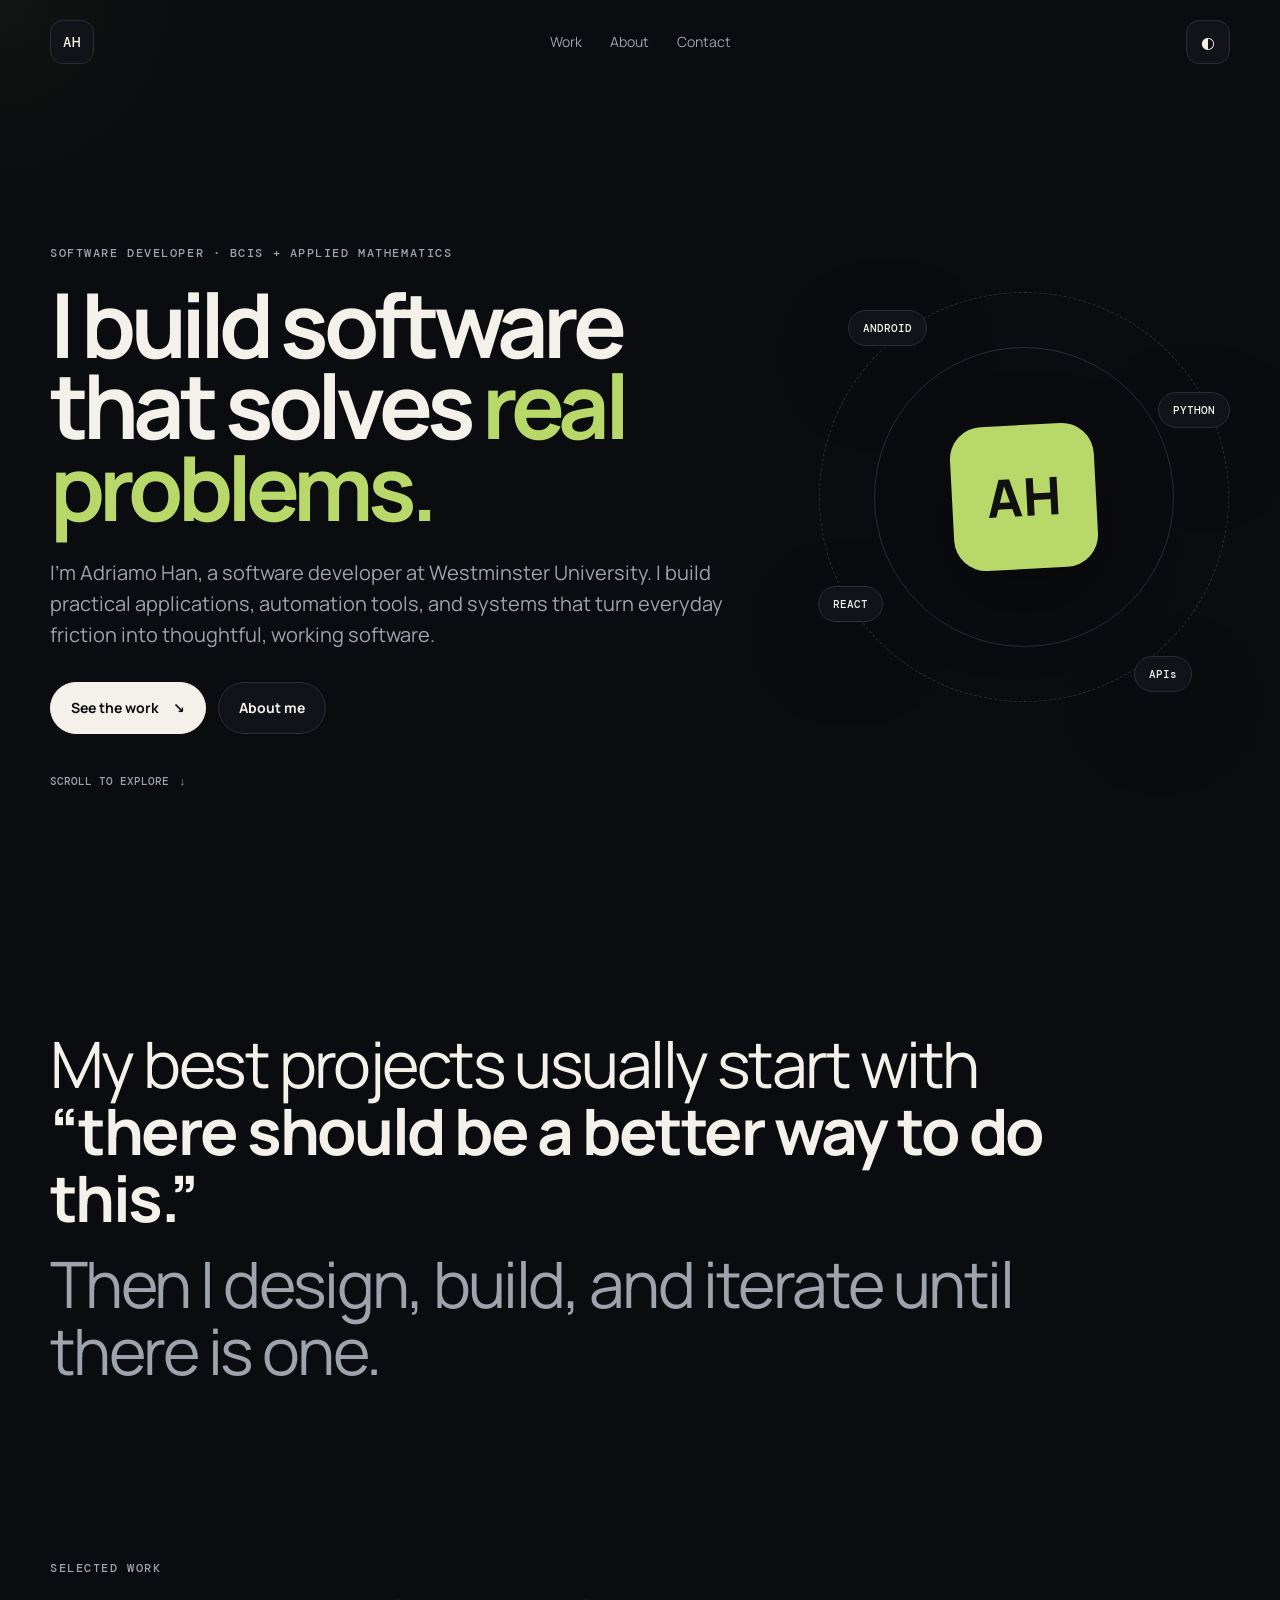
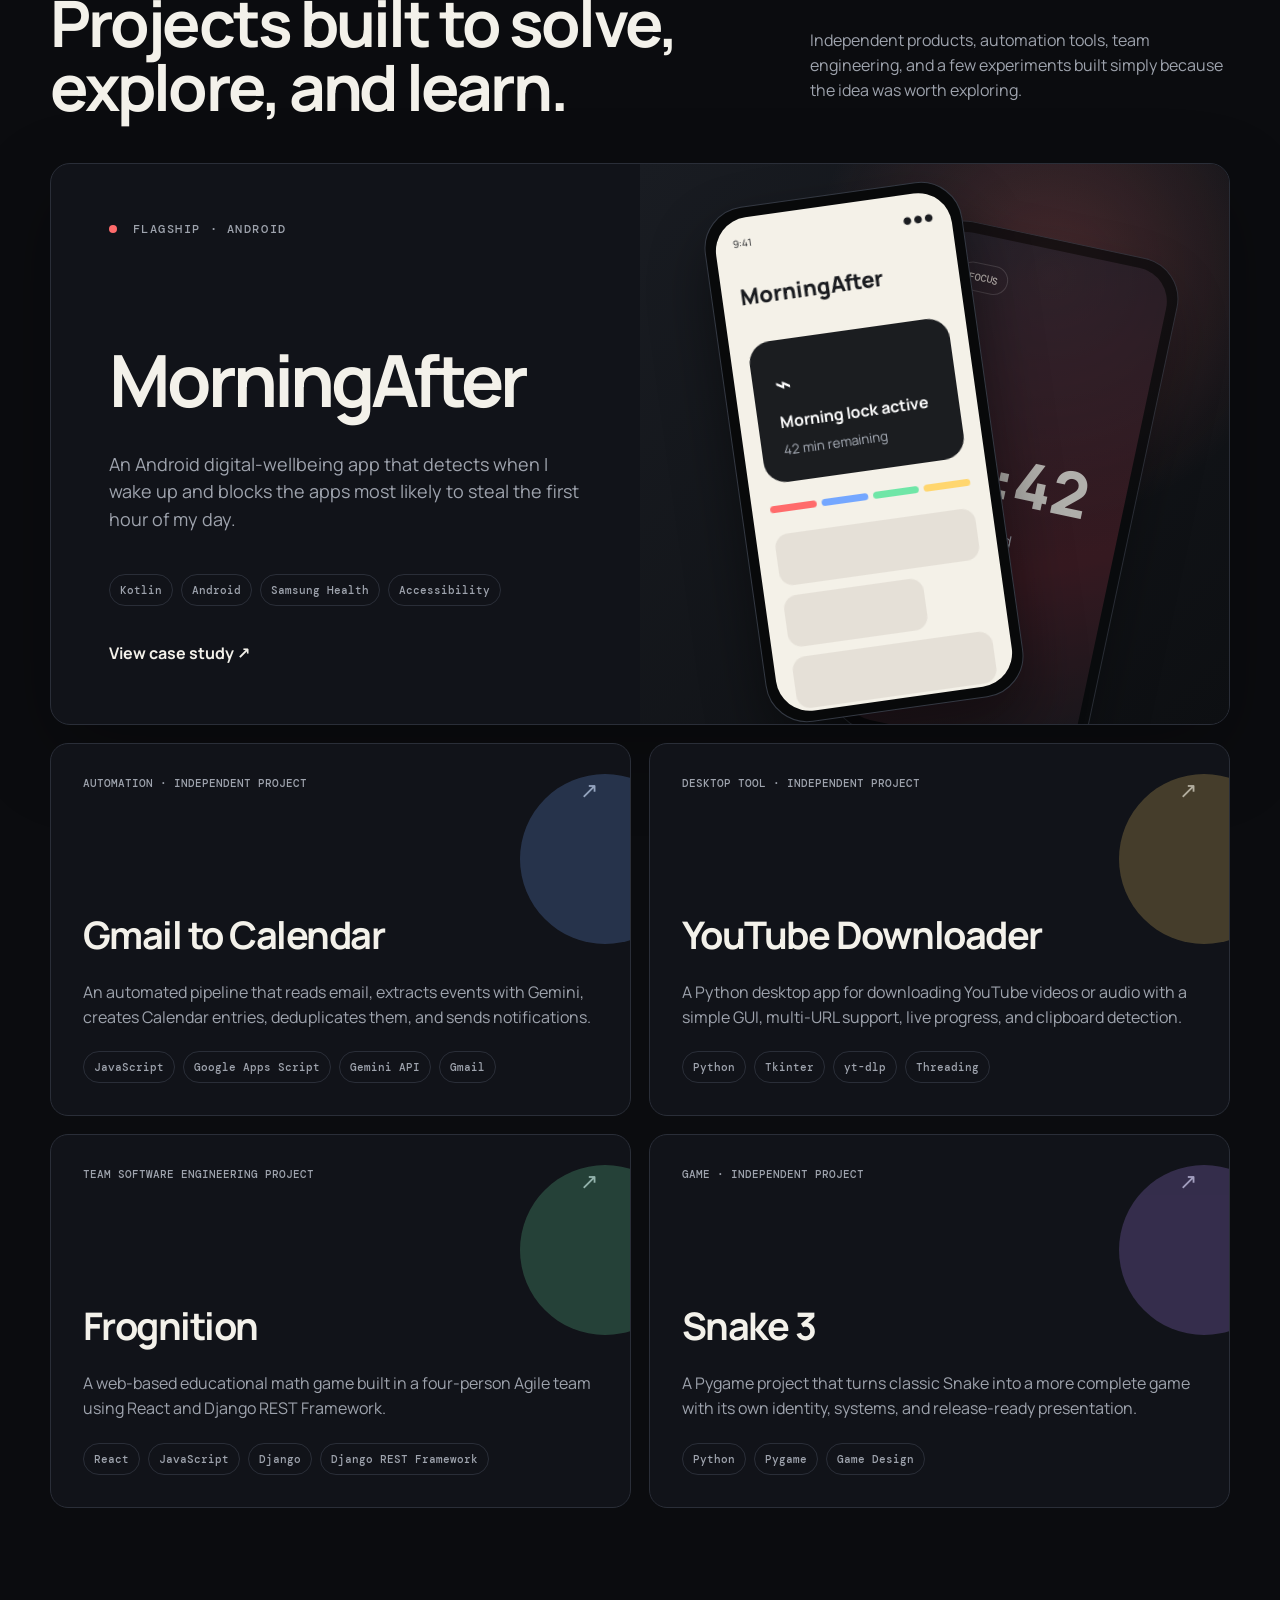
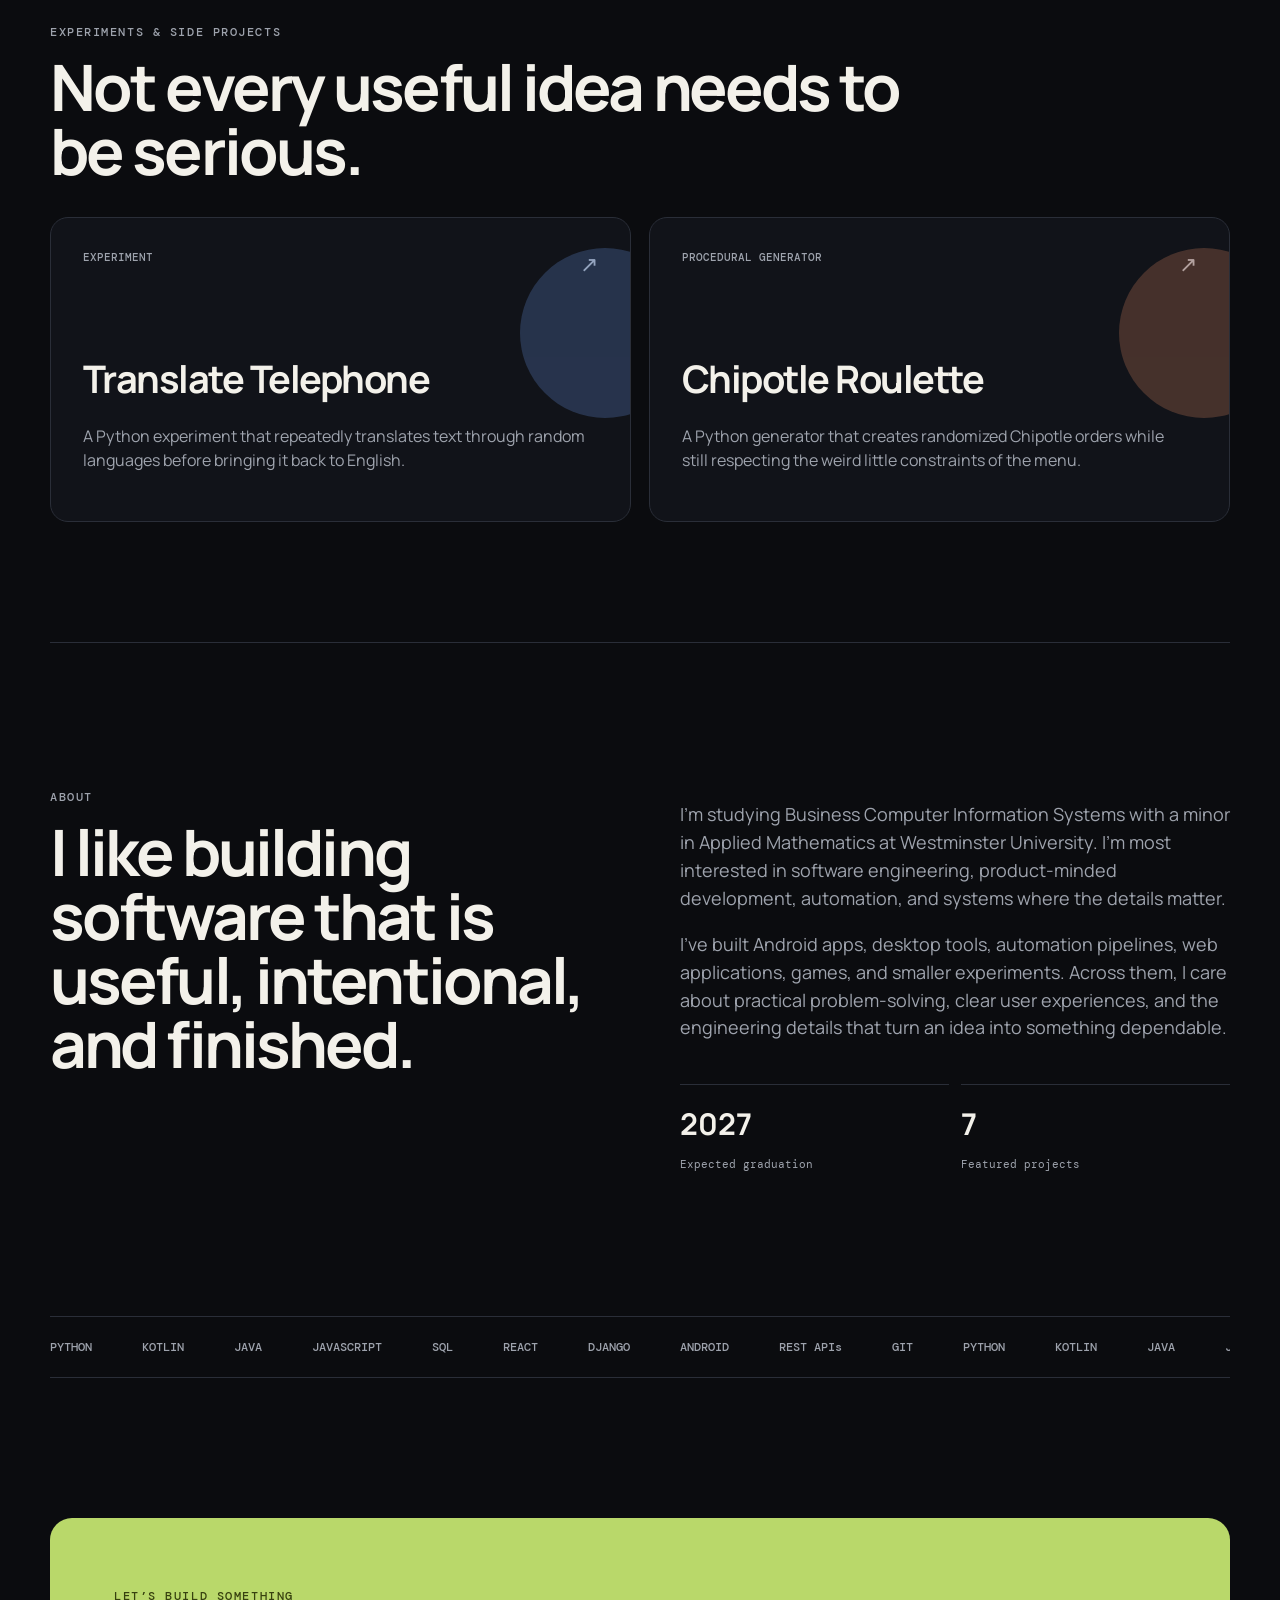
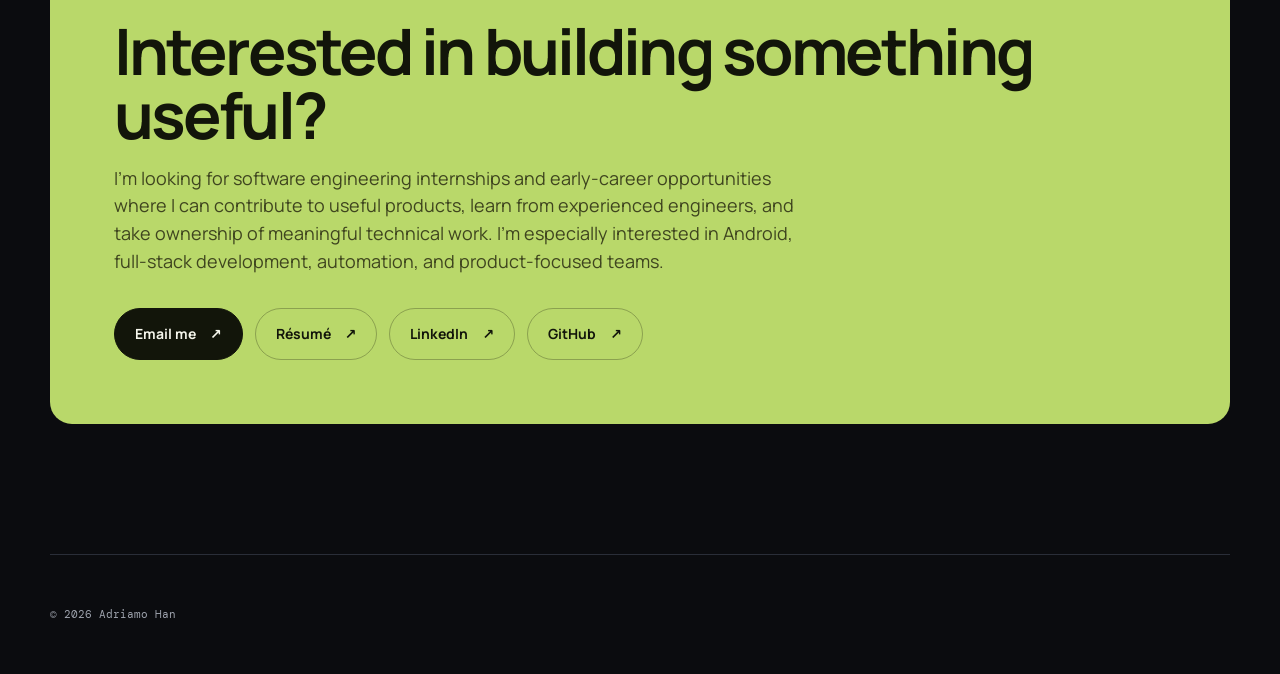
==== commit 53d0670d: "Add files via upload" ====
--- a/index.html
+++ b/index.html
@@ -5,6 +5,7 @@
   <meta name="viewport" content="width=device-width,initial-scale=1" />
   <meta name="description" content="Adriamo Han — software developer portfolio." />
   <title>Adriamo Han — Software Developer</title>
+  <link rel="icon" type="image/svg+xml" href="data:image/svg+xml,%3Csvg xmlns='http://www.w3.org/2000/svg' viewBox='0 0 64 64'%3E%3Crect width='64' height='64' rx='18' fill='%230b0c0f'/%3E%3Ctext x='32' y='39' text-anchor='middle' font-family='Arial,sans-serif' font-size='22' font-weight='700' fill='%23d9ff6f'%3EAH%3C/text%3E%3C/svg%3E" />
   <link rel="preconnect" href="https://fonts.googleapis.com">
   <link rel="preconnect" href="https://fonts.gstatic.com" crossorigin>
   <link href="https://fonts.googleapis.com/css2?family=DM+Mono:wght@300;400;500&family=Manrope:wght@400;500;600;700;800&display=swap" rel="stylesheet">
@@ -27,8 +28,8 @@
       <div class="eyebrow reveal">SOFTWARE DEVELOPER · BCIS + APPLIED MATHEMATICS</div>
       <div class="hero-grid">
         <div>
-          <h1 class="reveal">I build practical software for real problems.</h1>
-          <p class="hero-copy reveal">I’m Adriamo Han, a software developer at Westminster University focused on building reliable applications, automation systems, and product-oriented software.</p>
+          <h1 class="reveal">I build software that solves <em>real problems.</em></h1>
+          <p class="hero-copy reveal">I’m Adriamo Han, a software developer at Westminster University. I build practical applications, automation tools, and systems that turn everyday friction into thoughtful, working software.</p>
           <div class="hero-actions reveal">
             <a class="button primary" href="#work">See the work <span>↘</span></a>
             <a class="button ghost" href="#about">About me</a>
@@ -48,17 +49,17 @@
     </section>
 
     <section class="manifesto shell reveal">
-      <p>I build software around <strong>clear problems and useful outcomes.</strong></p>
-      <p class="dim">My work spans Android development, automation, full-stack applications, desktop tools, and games.</p>
+      <p>My best projects usually start with <strong>“there should be a better way to do this.”</strong></p>
+      <p class="dim">Then I design, build, and iterate until there is one.</p>
     </section>
 
     <section class="work shell" id="work">
       <div class="section-heading reveal">
         <div>
           <span class="kicker">SELECTED WORK</span>
-          <h2>Selected engineering work.</h2>
+          <h2>Projects built to solve, explore, and learn.</h2>
         </div>
-        <p>Independent products, automation systems, full-stack team projects, and software built to solve concrete problems.</p>
+        <p>Independent products, automation tools, team engineering, and a few experiments built simply because the idea was worth exploring.</p>
       </div>
 
       <article class="featured-card reveal">
@@ -95,7 +96,7 @@
 
       <div class="fun-heading reveal">
         <span class="kicker">EXPERIMENTS & SIDE PROJECTS</span>
-        <h2>Exploratory projects and smaller builds.</h2>
+        <h2>Not every useful idea needs to be serious.</h2>
       </div>
       <div class="fun-grid" id="fun-grid"></div>
     </section>
@@ -104,15 +105,14 @@
       <div class="about-grid">
         <div class="reveal">
           <span class="kicker">ABOUT</span>
-          <h2>I care about useful software, thoughtful systems, and strong execution.</h2>
+          <h2>I like building software that is useful, intentional, and finished.</h2>
         </div>
         <div class="about-copy reveal">
           <p>I’m studying Business Computer Information Systems with a minor in Applied Mathematics at Westminster University. I’m most interested in software engineering, product-minded development, automation, and systems where the details matter.</p>
-          <p>I’ve built Android apps, desktop tools, automation pipelines, web applications, and games. Across those projects, I focus on translating ambiguous problems into maintainable systems and polished user experiences.</p>
+          <p>I’ve built Android apps, desktop tools, automation pipelines, web applications, games, and smaller experiments. Across them, I care about practical problem-solving, clear user experiences, and the engineering details that turn an idea into something dependable.</p>
           <div class="stat-row">
             <div><strong>2027</strong><span>Expected graduation</span></div>
             <div><strong>7</strong><span>Featured projects</span></div>
-            <div><strong>7</strong><span>Software projects</span></div>
           </div>
         </div>
       </div>
@@ -129,21 +129,21 @@
 
     <section class="contact shell" id="contact">
       <div class="contact-card reveal">
-        <span class="kicker">CONTACT</span>
-        <h2>Interested in working together?</h2>
-        <p>I’m seeking software engineering opportunities where I can contribute to useful products, learn from strong teams, and take ownership of meaningful technical work.</p>
+        <span class="kicker">LET’S BUILD SOMETHING</span>
+        <h2>Interested in building something useful?</h2>
+        <p>I’m looking for software engineering internships and early-career opportunities where I can contribute to useful products, learn from experienced engineers, and take ownership of meaningful technical work. I’m especially interested in Android, full-stack development, automation, and product-focused teams.</p>
         <div class="contact-actions">
-          <button class="button primary copy-email" type="button" data-email="">Add email in config <span>↗</span></button>
-          <a class="button ghost" href="#work">Back to projects</a>
+          <a class="button primary" data-config-link="email" href="mailto:adriamohan@gmail.com">Email me <span>↗</span></a>
+          <a class="button ghost" data-config-link="resume" href="resume.pdf" target="_blank" rel="noreferrer">Résumé <span>↗</span></a>
+          <a class="button ghost" data-config-link="linkedin" href="https://linkedin.com/in/adriamo" target="_blank" rel="noreferrer">LinkedIn <span>↗</span></a>
+          <a class="button ghost" data-config-link="github" href="https://github.com/realadriamo" target="_blank" rel="noreferrer">GitHub <span>↗</span></a>
         </div>
-        <small class="setup-note">Before deploying: add your email, GitHub, LinkedIn, résumé URL, and any project screenshots in <code>site-config.js</code>.</small>
       </div>
     </section>
   </main>
 
   <footer class="shell">
     <span>© <span id="year"></span> Adriamo Han</span>
-    <span>Software developer · Westminster University</span>
   </footer>
 
   <script src="projects.js"></script>
--- a/styles.css
+++ b/styles.css
@@ -5,7 +5,7 @@
   --text:#f3f1ea;
   --muted:#9ea3ad;
   --line:#2a2e38;
-  --accent:#d9ff6f;
+  --accent:#b9d86a;
   --red:#ff6b6b;
   --blue:#74a7ff;
   --yellow:#ffd66e;
@@ -13,7 +13,7 @@
   --purple:#b38cff;
   --orange:#ff9b6e;
   --shadow:0 28px 80px rgba(0,0,0,.28);
-  --radius:28px;
+  --radius:20px;
 }
 [data-theme="light"] {
   --bg:#f3f0e8;
@@ -31,7 +31,7 @@
 a{color:inherit;text-decoration:none}
 button{font:inherit}
 .shell{width:min(1180px,calc(100% - 40px));margin-inline:auto}
-.cursor-glow{position:fixed;width:520px;height:520px;border-radius:50%;pointer-events:none;z-index:-1;background:radial-gradient(circle,rgba(217,255,111,.08),transparent 65%);transform:translate(-50%,-50%)}
+.cursor-glow{position:fixed;width:520px;height:520px;border-radius:50%;pointer-events:none;z-index:-1;background:radial-gradient(circle,rgba(185,216,106,.045),transparent 65%);transform:translate(-50%,-50%)}
 .site-header{height:84px;display:flex;align-items:center;justify-content:space-between;position:relative;z-index:10}
 .brand{width:44px;height:44px;border-radius:13px;border:1px solid var(--line);display:grid;place-items:center;background:var(--surface);font:500 14px/1 DM Mono,monospace;letter-spacing:.06em}
 nav{display:flex;gap:28px;align-items:center;font-size:14px;color:var(--muted)}
@@ -40,7 +40,7 @@
 .hero{min-height:calc(100vh - 84px);padding:90px 0 40px;display:flex;flex-direction:column;justify-content:center}
 .eyebrow,.kicker,.project-meta{font:500 12px/1.2 DM Mono,monospace;letter-spacing:.13em;color:var(--muted)}
 .hero-grid{display:grid;grid-template-columns:1.25fr .75fr;gap:80px;align-items:center}
-h1{font-size:clamp(58px,8vw,116px);line-height:.91;letter-spacing:-.065em;margin:22px 0 30px;max-width:900px}
+h1{font-size:clamp(54px,7vw,96px);line-height:.91;letter-spacing:-.065em;margin:22px 0 30px;max-width:900px}
 h1 em{font-style:normal;color:var(--accent)}
 .hero-copy{font-size:20px;max-width:720px;color:var(--muted)}
 .hero-actions,.contact-actions{display:flex;gap:12px;flex-wrap:wrap;margin-top:32px}
@@ -49,8 +49,8 @@
 .button.ghost{background:var(--surface);color:var(--text)}
 .button:hover{transform:translateY(-2px)}
 .hero-orbit{height:430px;position:relative;display:grid;place-items:center}
-.orbit-ring{position:absolute;border:1px solid var(--line);border-radius:50%}.ring-one{width:300px;height:300px}.ring-two{width:410px;height:410px;border-style:dashed;animation:spin 24s linear infinite}
-.orbit-core{width:150px;height:150px;border-radius:42px;background:var(--accent);color:#111;display:grid;place-items:center;font-size:52px;font-weight:800;box-shadow:var(--shadow);transform:rotate(-7deg)}
+.orbit-ring{position:absolute;border:1px solid var(--line);border-radius:50%}.ring-one{width:300px;height:300px}.ring-two{width:410px;height:410px;border-style:dashed;animation:spin 40s linear infinite}
+.orbit-core{width:144px;height:144px;border-radius:32px;background:var(--accent);color:#111;display:grid;place-items:center;font-size:52px;font-weight:800;box-shadow:var(--shadow);transform:rotate(-3deg)}
 .orbit-chip{position:absolute;background:var(--surface);border:1px solid var(--line);border-radius:999px;padding:10px 14px;font:500 11px DM Mono,monospace;box-shadow:var(--shadow)}
 .chip-a{top:28px;left:30px}.chip-b{right:0;top:110px}.chip-c{left:0;bottom:90px}.chip-d{right:38px;bottom:20px}
 .scroll-cue{margin-top:40px;font:500 11px DM Mono,monospace;color:var(--muted);display:flex;gap:10px;align-items:center}
@@ -63,22 +63,15 @@
 .text-link{margin-top:auto;padding-top:35px;font-weight:700}.dot{display:inline-block;width:8px;height:8px;border-radius:50%;margin-right:7px}.red{background:var(--red)}.blue{background:var(--blue)}.yellow{background:var(--yellow)}.green{background:var(--green)}.purple{background:var(--purple)}.orange{background:var(--orange)}
 .phone-stage{position:relative;min-height:560px;background:radial-gradient(circle at 70% 20%,rgba(255,107,107,.22),transparent 40%),linear-gradient(135deg,#191c22,#0d0f12);overflow:hidden}.phone{position:absolute;width:260px;height:520px;padding:10px;border-radius:42px;background:#08090a;border:1px solid #343943;box-shadow:0 30px 60px rgba(0,0,0,.45)}.phone-screen{height:100%;border-radius:34px;overflow:hidden}.phone-back{right:16%;top:70px;transform:rotate(12deg);opacity:.7}.phone-front{left:16%;top:28px;transform:rotate(-8deg)}
 .gradient-screen{background:linear-gradient(155deg,#1c202a,#471d26 65%,#191b20);padding:28px}.mini-pill{display:inline-block;border:1px solid rgba(255,255,255,.2);padding:7px 9px;border-radius:999px;font:500 10px DM Mono}.mini-clock{font-size:62px;font-weight:800;margin-top:130px}.mini-label{color:#c7ccd6}.app-screen{background:#f4f1e8;color:#1a1c20;padding:18px}.statusbar{display:flex;justify-content:space-between;font-size:10px}.app-title{font-size:22px;font-weight:800;margin-top:28px}.lock-panel{margin-top:30px;background:#1b1d20;color:white;border-radius:22px;padding:22px;display:grid;gap:5px}.lock-panel small{color:#aab0ba}.lock-icon{font-size:28px}.color-bars{display:grid;grid-template-columns:repeat(4,1fr);gap:5px;margin:22px 0}.color-bars i{height:7px;border-radius:99px}.color-bars i:nth-child(1){background:var(--red)}.color-bars i:nth-child(2){background:var(--blue)}.color-bars i:nth-child(3){background:var(--green)}.color-bars i:nth-child(4){background:var(--yellow)}.fake-row{height:52px;background:#e5e0d7;border-radius:14px;margin:10px 0}.fake-row.short{width:70%}
-.project-grid{display:grid;grid-template-columns:repeat(2,1fr);gap:18px;margin-top:18px}.project-card,.fun-card{position:relative;background:var(--surface);border:1px solid var(--line);border-radius:24px;padding:32px;min-height:360px;overflow:hidden;transition:.25s ease}.project-card:hover,.fun-card:hover{transform:translateY(-4px);border-color:#535964}.project-card h3,.fun-card h3{font-size:38px;letter-spacing:-.04em;margin:100px 0 12px}.project-card p,.fun-card p{color:var(--muted);max-width:510px}.card-top{display:flex;justify-content:space-between;font:500 11px DM Mono,monospace;color:var(--muted)}.card-arrow{font-size:22px}.card-accent{position:absolute;right:-60px;top:30px;width:170px;height:170px;border-radius:50%;filter:blur(0);opacity:.22}.tone-blue{background:var(--blue)}.tone-yellow{background:var(--yellow)}.tone-green{background:var(--green)}.tone-purple{background:var(--purple)}.tone-orange{background:var(--orange)}.tone-red{background:var(--red)}
+.project-grid{display:grid;grid-template-columns:repeat(2,1fr);gap:18px;margin-top:18px}.project-card,.fun-card{position:relative;background:var(--surface);border:1px solid var(--line);border-radius:18px;padding:32px;min-height:340px;overflow:hidden;transition:.25s ease}.project-card:hover,.fun-card:hover{transform:translateY(-2px);border-color:#535964}.project-card h3,.fun-card h3{font-size:38px;letter-spacing:-.04em;margin:100px 0 12px}.project-card p,.fun-card p{color:var(--muted);max-width:510px}.card-top{display:flex;justify-content:space-between;font:500 11px DM Mono,monospace;color:var(--muted)}.card-arrow{font-size:22px}.card-accent{position:absolute;right:-60px;top:30px;width:170px;height:170px;border-radius:50%;filter:blur(0);opacity:.22}.tone-blue{background:var(--blue)}.tone-yellow{background:var(--yellow)}.tone-green{background:var(--green)}.tone-purple{background:var(--purple)}.tone-orange{background:var(--orange)}.tone-red{background:var(--red)}
 .fun-heading{margin:110px 0 34px;max-width:880px}.fun-grid{display:grid;grid-template-columns:repeat(2,1fr);gap:18px}.fun-card{min-height:300px}.fun-card h3{margin-top:70px}
-.about{padding:140px 0;border-top:1px solid var(--line)}.about-grid{display:grid;grid-template-columns:1fr 1fr;gap:80px}.about-copy{font-size:18px;color:var(--muted)}.stat-row{display:grid;grid-template-columns:repeat(3,1fr);gap:12px;margin-top:42px}.stat-row div{border-top:1px solid var(--line);padding-top:16px}.stat-row strong{display:block;color:var(--text);font-size:30px}.stat-row span{font:400 11px DM Mono;color:var(--muted)}
+.about{padding:140px 0;border-top:1px solid var(--line)}.about-grid{display:grid;grid-template-columns:1fr 1fr;gap:80px}.about-copy{font-size:18px;color:var(--muted)}.stat-row{display:grid;grid-template-columns:repeat(2,1fr);gap:12px;margin-top:42px}.stat-row div{border-top:1px solid var(--line);padding-top:16px}.stat-row strong{display:block;color:var(--text);font-size:30px}.stat-row span{font:400 11px DM Mono;color:var(--muted)}
 .skills{overflow:hidden;padding-bottom:100px}.marquee{border-block:1px solid var(--line);padding:22px 0;overflow:hidden}.marquee-track{display:flex;gap:50px;white-space:nowrap;animation:marquee 28s linear infinite;font:500 12px DM Mono;color:var(--muted)}
-.contact{padding:40px 0 130px}.contact-card{background:var(--accent);color:#12150a;border-radius:34px;padding:64px}.contact-card .kicker{color:#37410f}.contact-card p{font-size:18px;max-width:680px;color:#3f451f}.contact-card .button.primary{background:#12150a;color:#f5f6ec;border-color:#12150a}.contact-card .button.ghost{background:transparent;color:#12150a;border-color:rgba(18,21,10,.28)}.setup-note{display:block;margin-top:30px;color:#4d542a}.setup-note code{font-family:DM Mono}
-footer{border-top:1px solid var(--line);min-height:120px;display:flex;align-items:center;justify-content:space-between;color:var(--muted);font:400 11px DM Mono}
+.contact{padding:40px 0 130px}.contact-card{background:var(--accent);color:#12150a;border-radius:22px;padding:64px}.contact-card .kicker{color:#37410f}.contact-card p{font-size:18px;max-width:680px;color:#3f451f}.contact-card .button.primary{background:#12150a;color:#f5f6ec;border-color:#12150a}.contact-card .button.ghost{background:transparent;color:#12150a;border-color:rgba(18,21,10,.28)}
+footer{border-top:1px solid var(--line);min-height:120px;display:flex;align-items:center;color:var(--muted);font:400 11px DM Mono}
 .reveal{opacity:0;transform:translateY(18px);transition:opacity .7s ease,transform .7s ease}.reveal.visible{opacity:1;transform:none}
-.project-page{padding:80px 0 120px}.backlink{font:500 12px DM Mono;color:var(--muted)}.case-hero{padding:70px 0 80px;border-bottom:1px solid var(--line)}.case-hero h1{max-width:1020px;margin-bottom:22px}.case-lede{font-size:22px;color:var(--muted);max-width:780px}.case-tags{margin-top:30px}.case-grid{display:grid;grid-template-columns:.42fr 1fr;gap:90px;padding:80px 0;border-bottom:1px solid var(--line)}.case-label{font:500 12px DM Mono;color:var(--muted);letter-spacing:.12em}.case-content h2{font-size:48px;letter-spacing:-.04em;line-height:1.05;margin:0 0 24px}.case-content p{font-size:19px;color:var(--muted)}.case-list{display:grid;grid-template-columns:repeat(2,1fr);gap:12px;margin-top:28px}.case-list div{padding:18px;border:1px solid var(--line);border-radius:16px;background:var(--surface)}.case-stats{display:grid;grid-template-columns:repeat(2,1fr);gap:16px;margin-top:32px}.case-stat{background:var(--surface);border:1px solid var(--line);border-radius:20px;padding:24px}.case-stat strong{display:block;font-size:28px}.case-stat span{color:var(--muted);font:400 11px DM Mono}.next-project{margin-top:80px;background:var(--surface);border:1px solid var(--line);border-radius:24px;padding:34px;display:flex;justify-content:space-between;align-items:center}.next-project strong{font-size:30px}
+.project-page{padding:80px 0 120px}.backlink{font:500 12px DM Mono;color:var(--muted)}.case-hero{padding:70px 0 80px;border-bottom:1px solid var(--line)}.case-hero h1{max-width:1020px;margin-bottom:22px}.case-lede{font-size:22px;color:var(--muted);max-width:780px}.case-tags{margin-top:30px}.case-actions{margin-top:24px}.case-media{padding:80px 0;border-bottom:1px solid var(--line)}.case-media-heading{display:flex;align-items:end;justify-content:space-between;gap:24px;margin-bottom:28px}.case-media-heading h2{font-size:clamp(34px,4vw,52px);letter-spacing:-.04em;line-height:1.05;margin:0}.case-video{display:block;width:100%;aspect-ratio:16/9;background:#050607;border:1px solid var(--line);border-radius:20px;box-shadow:var(--shadow)}.case-grid{display:grid;grid-template-columns:.42fr 1fr;gap:90px;padding:80px 0;border-bottom:1px solid var(--line)}.case-label{font:500 12px DM Mono;color:var(--muted);letter-spacing:.12em}.case-content h2{font-size:48px;letter-spacing:-.04em;line-height:1.05;margin:0 0 24px}.case-content p{font-size:19px;color:var(--muted)}.case-list{display:grid;grid-template-columns:repeat(2,1fr);gap:12px;margin-top:28px}.case-list div{padding:18px;border:1px solid var(--line);border-radius:16px;background:var(--surface)}.case-stats{display:grid;grid-template-columns:repeat(2,1fr);gap:16px;margin-top:32px}.case-stat{background:var(--surface);border:1px solid var(--line);border-radius:20px;padding:24px}.case-stat strong{display:block;font-size:28px}.case-stat span{color:var(--muted);font:400 11px DM Mono}.next-project{margin-top:80px;background:var(--surface);border:1px solid var(--line);border-radius:24px;padding:34px;display:flex;justify-content:space-between;align-items:center}.next-project strong{font-size:30px}
 @keyframes spin{to{transform:rotate(360deg)}}@keyframes marquee{to{transform:translateX(-50%)}}
 @media (max-width:900px){.hero-grid,.featured-link,.about-grid,.case-grid{grid-template-columns:1fr}.hero-orbit{height:340px}.featured-copy h3{margin-top:70px}.phone-stage{min-height:520px}.project-grid,.fun-grid{grid-template-columns:1fr}.section-heading{align-items:flex-start;flex-direction:column}.case-list{grid-template-columns:1fr}.case-grid{gap:30px}}
-@media (max-width:620px){.shell{width:min(100% - 24px,1180px)}nav{display:none}.hero{padding-top:40px}h1{font-size:56px}.hero-copy{font-size:17px}.hero-orbit{transform:scale(.78);margin:-30px}.manifesto{padding:90px 0}.featured-copy{padding:30px}.featured-copy h3{font-size:48px}.project-card,.fun-card{padding:24px}.project-card h3,.fun-card h3{font-size:34px}.contact-card{padding:34px 24px}.stat-row{grid-template-columns:1fr}.case-hero{padding-top:30px}.case-content h2{font-size:38px}.case-stats{grid-template-columns:1fr}footer{gap:20px;align-items:flex-start;flex-direction:column;justify-content:center}}
+@media (max-width:620px){.shell{width:min(100% - 24px,1180px)}nav{display:none}.hero{padding-top:40px}h1{font-size:56px}.hero-copy{font-size:17px}.hero-orbit{transform:scale(.78);margin:-30px}.manifesto{padding:90px 0}.featured-copy{padding:30px}.featured-copy h3{font-size:48px}.project-card,.fun-card{padding:24px}.project-card h3,.fun-card h3{font-size:34px}.contact-card{padding:34px 24px}.stat-row{grid-template-columns:1fr}.case-hero{padding-top:30px}.case-media{padding:56px 0}.case-media-heading{align-items:flex-start;flex-direction:column}.case-video{border-radius:14px}.case-content h2{font-size:38px}.case-stats{grid-template-columns:1fr}footer{gap:20px;align-items:flex-start;flex-direction:column;justify-content:center}}
 @media (prefers-reduced-motion:reduce){html{scroll-behavior:auto}.reveal{opacity:1;transform:none;transition:none}.ring-two,.marquee-track{animation:none}.cursor-glow{display:none}}
-
-/* Professional portfolio refinements */
-:root{--accent:#9fb7ff;--radius:18px;--shadow:0 18px 50px rgba(0,0,0,.18)}
-.cursor-glow{display:none}
-.hero-orbit{height:360px}.ring-two{animation:none;border-style:solid}.orbit-core{border-radius:24px;transform:none;background:var(--surface);color:var(--text);border:1px solid var(--line);box-shadow:none}.orbit-chip{box-shadow:none}
-.manifesto{padding:100px 0}.featured-card,.project-card,.fun-card,.contact-card,.next-project{box-shadow:none}.project-card:hover,.fun-card:hover{transform:translateY(-2px)}
-.contact-card{background:var(--surface);color:var(--text);border:1px solid var(--line)}.contact-card .kicker,.contact-card p{color:var(--muted)}.contact-card .button.primary{background:var(--text);color:var(--bg);border-color:var(--text)}.contact-card .button.ghost{color:var(--text);border-color:var(--line)}
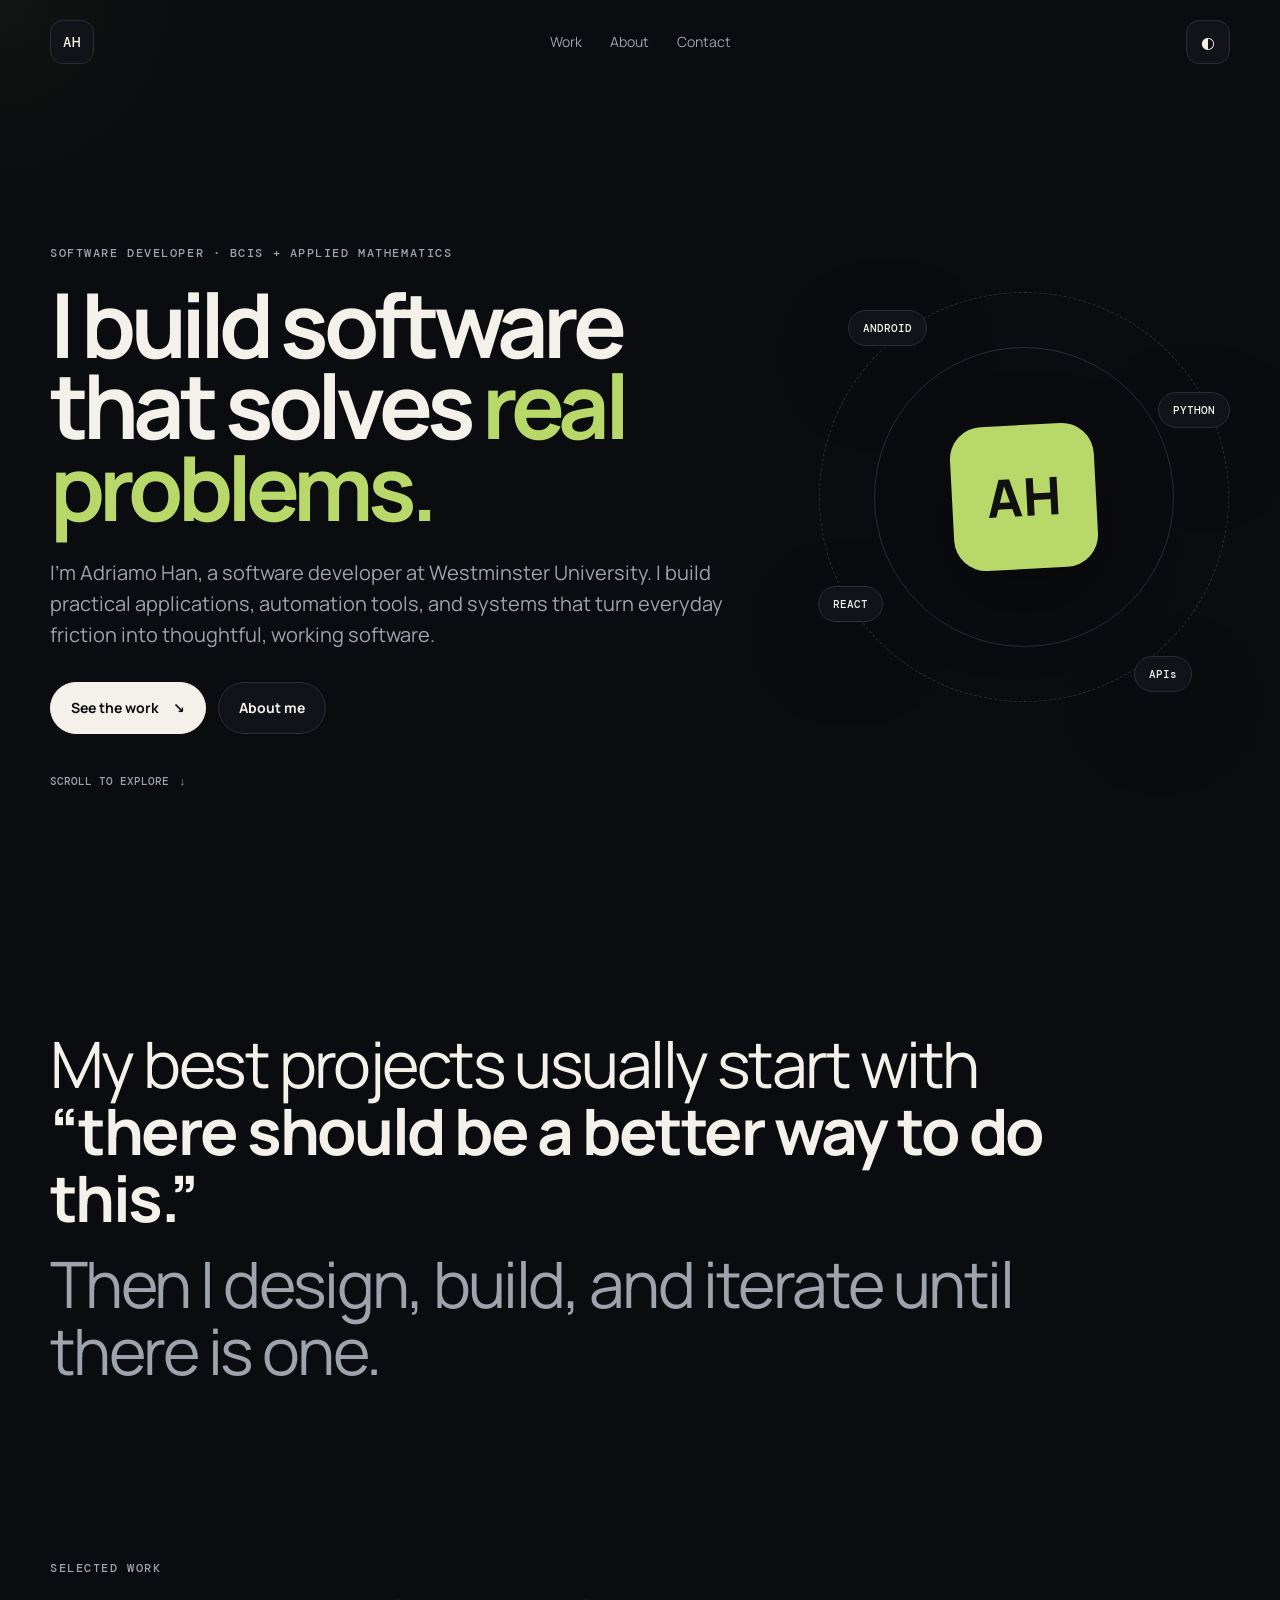
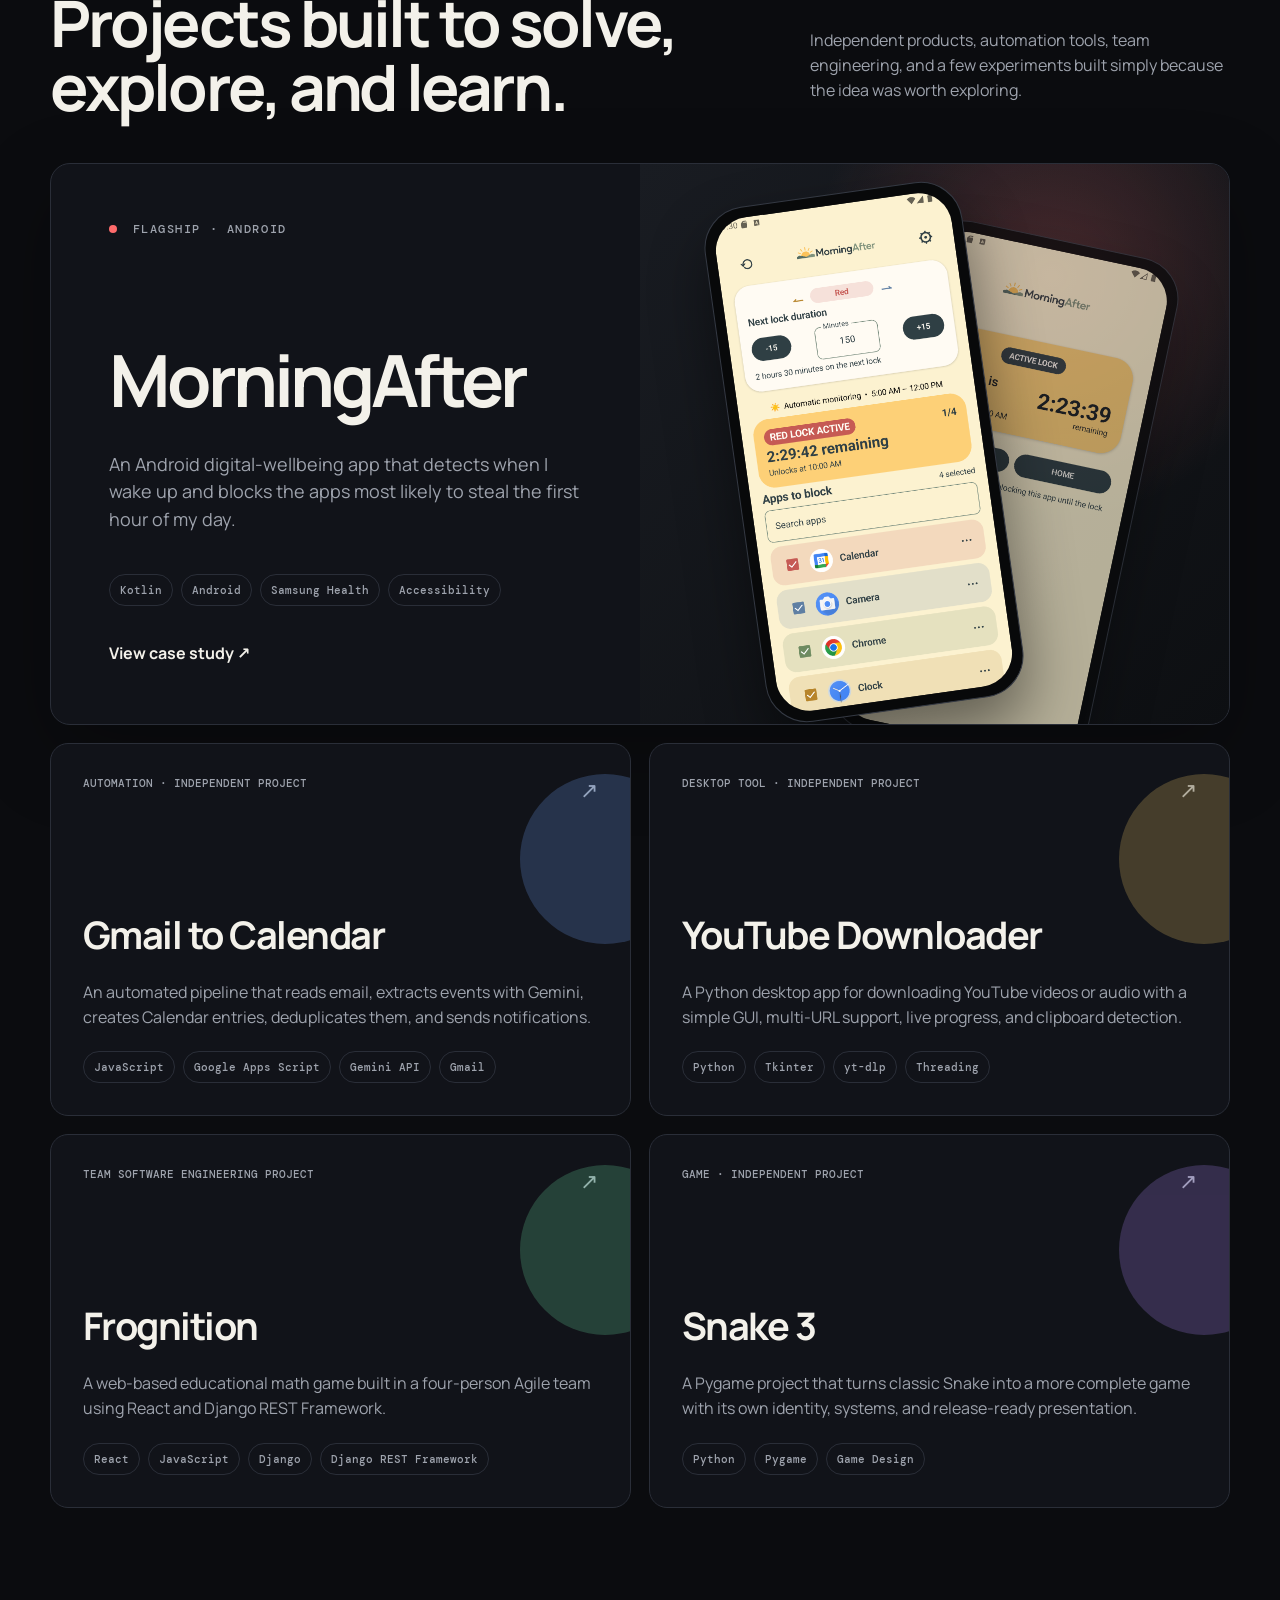
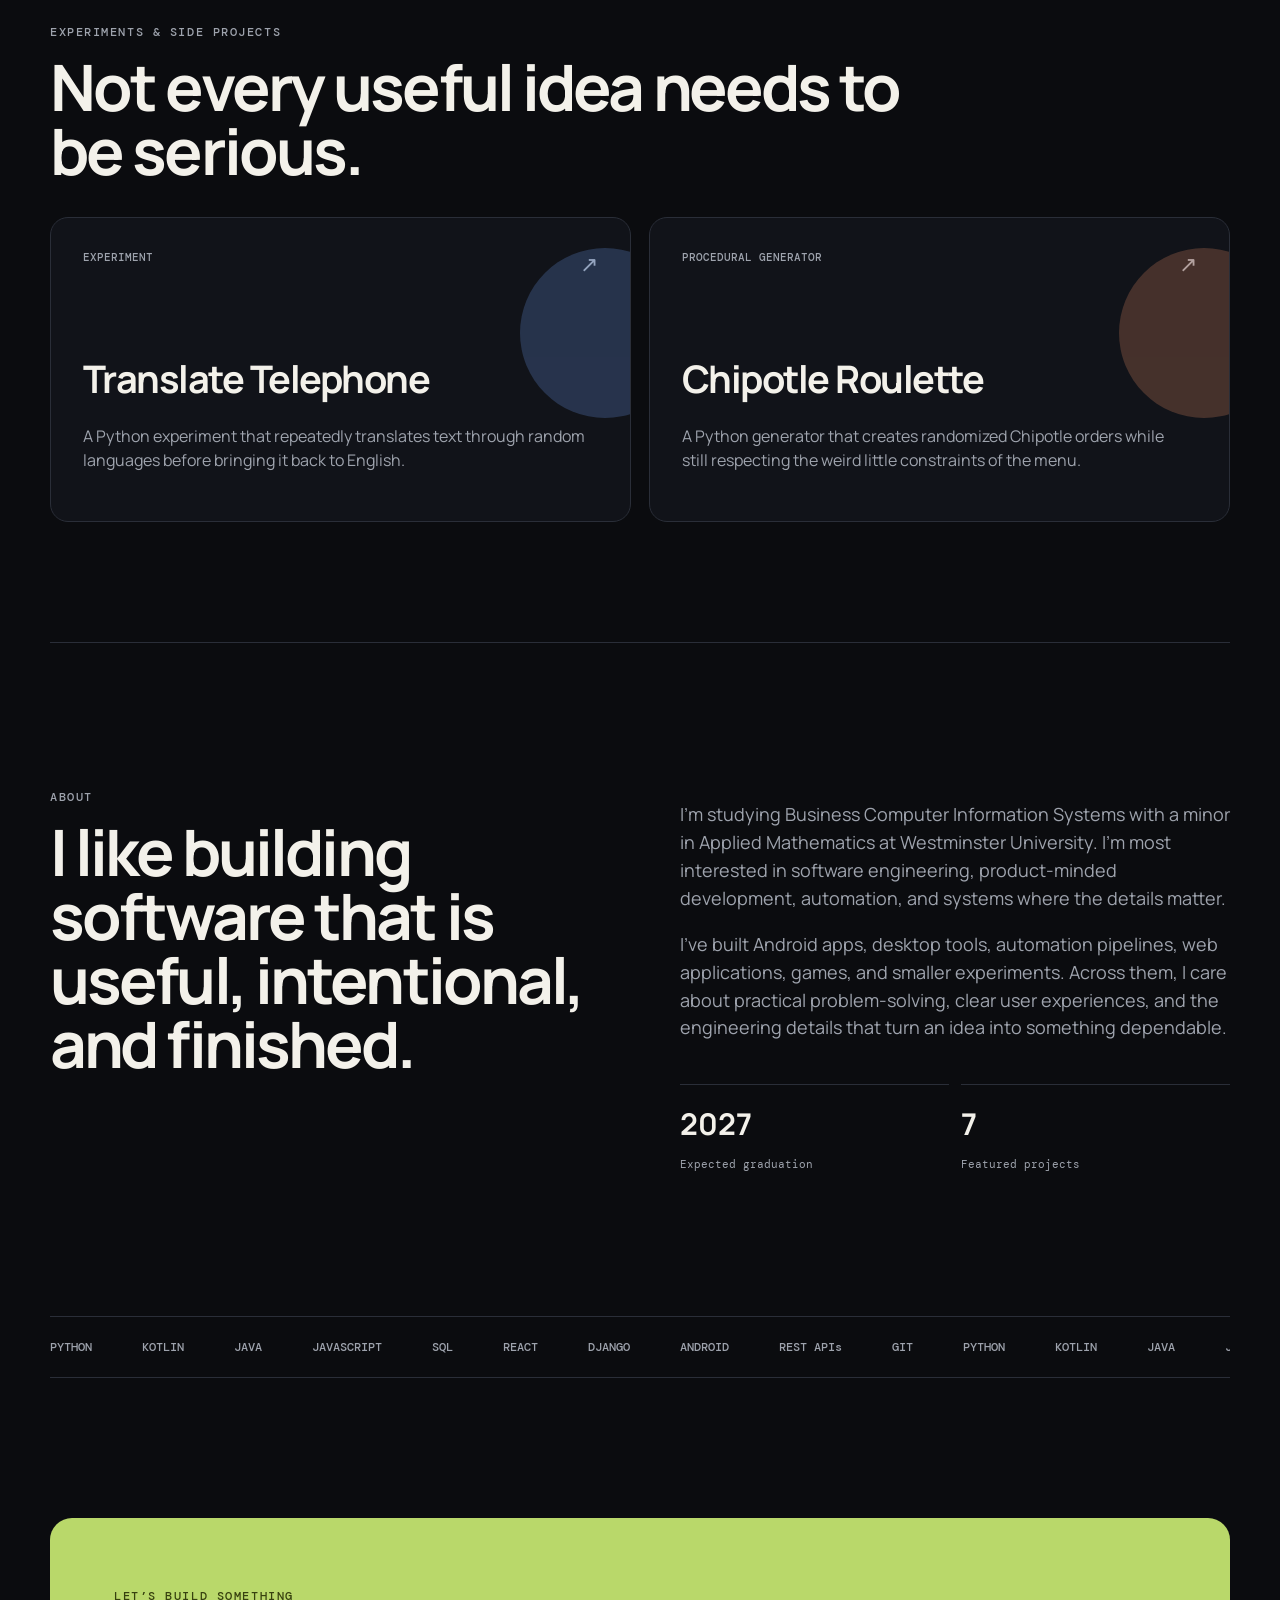
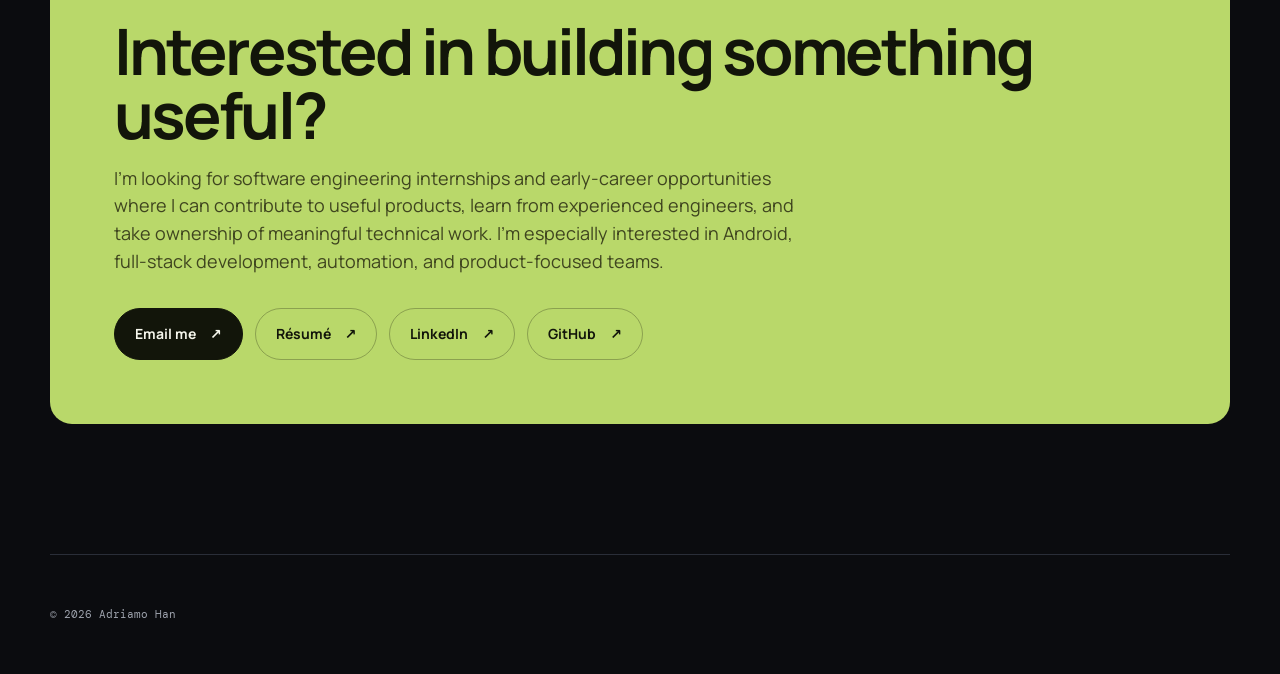
==== commit 9beeef45: "Add files via upload" ====
--- a/index.html
+++ b/index.html
@@ -73,19 +73,13 @@
           </div>
           <div class="phone-stage" aria-hidden="true">
             <div class="phone phone-back">
-              <div class="phone-screen gradient-screen">
-                <div class="mini-pill">FOCUS</div>
-                <div class="mini-clock">07:42</div>
-                <div class="mini-label">4 apps blocked</div>
+              <div class="phone-screen">
+                <img class="phone-screenshot" src="morningafter-blocked-screen.png" alt="" />
               </div>
             </div>
             <div class="phone phone-front">
-              <div class="phone-screen app-screen">
-                <div class="statusbar"><span>9:41</span><span>● ● ●</span></div>
-                <div class="app-title">MorningAfter</div>
-                <div class="lock-panel"><span class="lock-icon">⌁</span><strong>Morning lock active</strong><small>42 min remaining</small></div>
-                <div class="color-bars"><i></i><i></i><i></i><i></i></div>
-                <div class="fake-row"></div><div class="fake-row short"></div><div class="fake-row"></div>
+              <div class="phone-screen">
+                <img class="phone-screenshot" src="morningafter-screen.png" alt="" />
               </div>
             </div>
           </div>
--- a/styles.css
+++ b/styles.css
@@ -61,7 +61,7 @@
 .featured-link{display:grid;grid-template-columns:1fr 1fr;min-height:560px}.featured-copy{padding:58px;display:flex;flex-direction:column;align-items:flex-start}.featured-copy h3{font-size:72px;letter-spacing:-.055em;line-height:.95;margin:110px 0 18px}.project-deck{font-size:18px;max-width:560px;color:var(--muted)}
 .tag-row{display:flex;flex-wrap:wrap;gap:8px;margin-top:22px}.tag-row span{font:500 11px DM Mono,monospace;border:1px solid var(--line);padding:8px 10px;border-radius:999px;color:var(--muted)}
 .text-link{margin-top:auto;padding-top:35px;font-weight:700}.dot{display:inline-block;width:8px;height:8px;border-radius:50%;margin-right:7px}.red{background:var(--red)}.blue{background:var(--blue)}.yellow{background:var(--yellow)}.green{background:var(--green)}.purple{background:var(--purple)}.orange{background:var(--orange)}
-.phone-stage{position:relative;min-height:560px;background:radial-gradient(circle at 70% 20%,rgba(255,107,107,.22),transparent 40%),linear-gradient(135deg,#191c22,#0d0f12);overflow:hidden}.phone{position:absolute;width:260px;height:520px;padding:10px;border-radius:42px;background:#08090a;border:1px solid #343943;box-shadow:0 30px 60px rgba(0,0,0,.45)}.phone-screen{height:100%;border-radius:34px;overflow:hidden}.phone-back{right:16%;top:70px;transform:rotate(12deg);opacity:.7}.phone-front{left:16%;top:28px;transform:rotate(-8deg)}
+.phone-stage{position:relative;min-height:560px;background:radial-gradient(circle at 70% 20%,rgba(255,107,107,.22),transparent 40%),linear-gradient(135deg,#191c22,#0d0f12);overflow:hidden}.phone{position:absolute;width:260px;height:520px;padding:10px;border-radius:42px;background:#08090a;border:1px solid #343943;box-shadow:0 30px 60px rgba(0,0,0,.45)}.phone-screen{height:100%;border-radius:34px;overflow:hidden}.phone-screenshot{display:block;width:100%;height:100%;object-fit:cover;object-position:top center}.phone-back{right:16%;top:70px;transform:rotate(12deg);opacity:.7}.phone-front{left:16%;top:28px;transform:rotate(-8deg)}
 .gradient-screen{background:linear-gradient(155deg,#1c202a,#471d26 65%,#191b20);padding:28px}.mini-pill{display:inline-block;border:1px solid rgba(255,255,255,.2);padding:7px 9px;border-radius:999px;font:500 10px DM Mono}.mini-clock{font-size:62px;font-weight:800;margin-top:130px}.mini-label{color:#c7ccd6}.app-screen{background:#f4f1e8;color:#1a1c20;padding:18px}.statusbar{display:flex;justify-content:space-between;font-size:10px}.app-title{font-size:22px;font-weight:800;margin-top:28px}.lock-panel{margin-top:30px;background:#1b1d20;color:white;border-radius:22px;padding:22px;display:grid;gap:5px}.lock-panel small{color:#aab0ba}.lock-icon{font-size:28px}.color-bars{display:grid;grid-template-columns:repeat(4,1fr);gap:5px;margin:22px 0}.color-bars i{height:7px;border-radius:99px}.color-bars i:nth-child(1){background:var(--red)}.color-bars i:nth-child(2){background:var(--blue)}.color-bars i:nth-child(3){background:var(--green)}.color-bars i:nth-child(4){background:var(--yellow)}.fake-row{height:52px;background:#e5e0d7;border-radius:14px;margin:10px 0}.fake-row.short{width:70%}
 .project-grid{display:grid;grid-template-columns:repeat(2,1fr);gap:18px;margin-top:18px}.project-card,.fun-card{position:relative;background:var(--surface);border:1px solid var(--line);border-radius:18px;padding:32px;min-height:340px;overflow:hidden;transition:.25s ease}.project-card:hover,.fun-card:hover{transform:translateY(-2px);border-color:#535964}.project-card h3,.fun-card h3{font-size:38px;letter-spacing:-.04em;margin:100px 0 12px}.project-card p,.fun-card p{color:var(--muted);max-width:510px}.card-top{display:flex;justify-content:space-between;font:500 11px DM Mono,monospace;color:var(--muted)}.card-arrow{font-size:22px}.card-accent{position:absolute;right:-60px;top:30px;width:170px;height:170px;border-radius:50%;filter:blur(0);opacity:.22}.tone-blue{background:var(--blue)}.tone-yellow{background:var(--yellow)}.tone-green{background:var(--green)}.tone-purple{background:var(--purple)}.tone-orange{background:var(--orange)}.tone-red{background:var(--red)}
 .fun-heading{margin:110px 0 34px;max-width:880px}.fun-grid{display:grid;grid-template-columns:repeat(2,1fr);gap:18px}.fun-card{min-height:300px}.fun-card h3{margin-top:70px}
